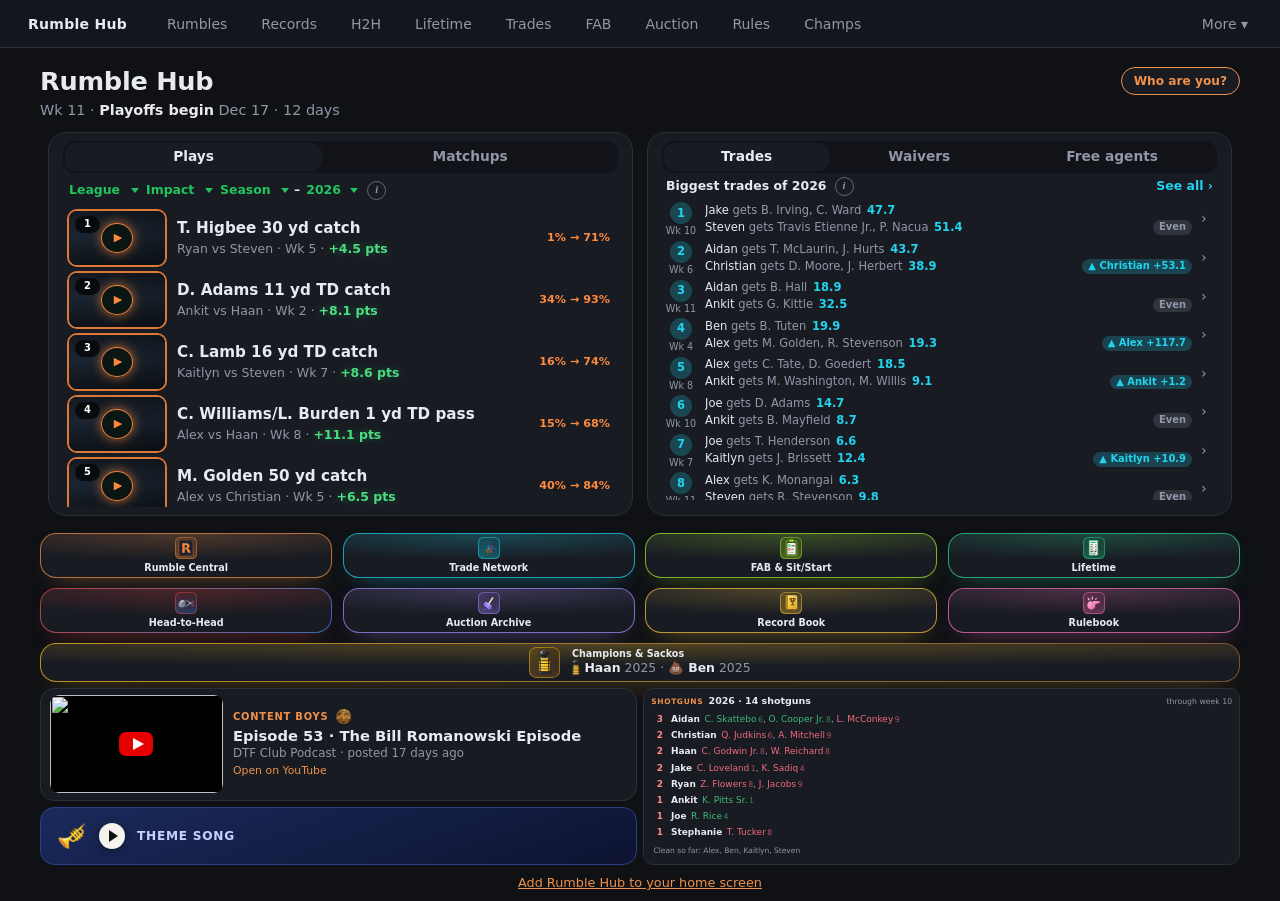
==== index.html @ 9c72daf5 "Plays heading: remove the gold Plays label Co-Authored-By: Claude Sonnet 5.5 <noreply@anthropic.com>" ====
<!doctype html>
<html lang="en"><head><meta charset="utf-8">
<meta name="viewport" content="width=device-width, initial-scale=1, viewport-fit=cover">
<title>Rumble Hub</title>
<link rel="stylesheet" href="/shell/tokens.css">
<style>
  /* Home fits one screen on a phone: header, the eight tool tiles (big), and a compact tabbed feed. Sizes follow the screen height. */
  /* sizes follow the space between the bars (screen minus status bar, notch and tab bar), so the installed app fits as well as a browser tab */
  .dtf-wrap { padding: 10px 16px 6px; --avail: calc(100dvh - var(--dtf-top-pad, 0px) - var(--dtf-nav-h, 56px)); }
  .top { display: flex; align-items: center; justify-content: space-between; gap: 12px; margin: 2px 0 2px; }
  h1.home { font-size: 1.35rem; margin: 0; letter-spacing: -.01em; }
  .me { flex: none; height: 28px; padding: 0 12px; border-radius: 14px; border: 1px solid var(--dtf-border); background: var(--dtf-panel); color: var(--dtf-dim); font-family: inherit; font-size: .76rem; font-weight: 600; cursor: pointer; -webkit-tap-highlight-color: transparent; }
  .me.set { color: var(--dtf-text); border-color: color-mix(in srgb, var(--dtf-accent) 55%, var(--dtf-border)); }
  .me.ask { color: var(--dtf-accent); border-color: var(--dtf-accent); }
  .next { margin: 0 0 8px; font-size: .78rem; color: var(--dtf-dim); white-space: nowrap; overflow: hidden; text-overflow: ellipsis; min-width: 0; }
  .next b { color: var(--dtf-text); font-weight: 600; }
  .next[hidden] { display: none; }

  /* four equal tiles per row, two rows; Champions & Sackos spans the full width */
  .grid { display: grid; grid-template-columns: repeat(4, minmax(0, 1fr)); gap: clamp(4px, calc(var(--avail) * .007), 10px); --plate: clamp(26px, calc(var(--avail) * .046), 62px); }
  /* each tool has its own colour (--c, optional --c2) from tools.json: tinted glow, gradient edge, dark logo plate */
  .dtf-wrap a.tile { color: var(--dtf-text); }
  .tile { --c2: var(--c); display: flex; flex-direction: column; align-items: center; text-align: center; gap: 2px; padding: clamp(4px, calc(var(--avail) * .0065), 12px) 3px clamp(3px, calc(var(--avail) * .005), 10px); border-radius: 16px; text-decoration: none;
    border: 1.5px solid transparent; -webkit-tap-highlight-color: transparent; transition: transform .12s ease, box-shadow .2s ease;
    background:
      radial-gradient(120% 85% at 50% 0%, color-mix(in srgb, var(--c) 24%, transparent), transparent 72%) padding-box,
      linear-gradient(var(--dtf-panel), var(--dtf-panel)) padding-box,
      linear-gradient(140deg, color-mix(in srgb, var(--c) 75%, transparent), color-mix(in srgb, var(--c2) 75%, transparent)) border-box;
    box-shadow: 0 10px 26px -16px color-mix(in srgb, var(--c) 70%, transparent); }
  .tile.wide { grid-column: 1 / -1; flex-direction: row; justify-content: center; gap: 12px; text-align: left; padding-top: 3px; padding-bottom: 3px; }
  .tile.wide .plate { --plate: clamp(26px, calc(var(--avail) * .036), 38px); flex: none; }
  .tile.wide b { margin-top: 0; } .tile.wide .t { display: block; font-size: .78rem; }
  .tr { height: 1.3em; width: auto; vertical-align: -.3em; }
  .tile.wide .t b { font-size: inherit; margin: 0; color: var(--dtf-text); }
  .tile.wide .wb { display: flex; flex-direction: column; min-width: 0; }
  /* IR eligibility status (from FAB's IR check) */
  .ir { display: inline-block; width: auto; max-width: 100%; margin: 0 0 5px; padding: 2px 9px; border: 1px solid var(--dtf-border); border-radius: 10px; background: var(--dtf-panel); color: var(--dtf-text); font: inherit; font-size: .72rem; text-align: left; cursor: pointer; -webkit-tap-highlight-color: transparent; }
  .ir[hidden] { display: none; } #ir:not([hidden]), #ir2:not([hidden]) { display: block; width: fit-content; }
  .ir .tx { display: block; max-width: 100%; overflow: hidden; text-overflow: ellipsis; white-space: nowrap; } .ir.open .tx { white-space: normal; }
  .ir.bad { border-color: #e5484d; background: color-mix(in srgb, #e5484d 14%, var(--dtf-panel)); } .ir.warn { border-color: #e0a23a; background: color-mix(in srgb, #e0a23a 12%, var(--dtf-panel)); }
  .ir b { font-weight: 700; } .ir .dim { color: var(--dtf-dim); }
  .tile:active { transform: scale(.97); }
  @media (hover: hover) { .tile:hover { transform: translateY(-2px); box-shadow: 0 16px 30px -14px color-mix(in srgb, var(--c) 80%, transparent); } }
  .tile:focus-visible { outline: 2px solid var(--c); outline-offset: 3px; }
  .plate { width: var(--plate); height: var(--plate); display: grid; place-items: center; border-radius: 24%;
    background: linear-gradient(150deg, color-mix(in srgb, var(--c) 32%, #0f1115), color-mix(in srgb, var(--c2) 12%, #0f1115));
    box-shadow: inset 0 0 0 1px color-mix(in srgb, var(--c) 45%, transparent), inset 0 -14px 24px -16px color-mix(in srgb, var(--c2) 60%, transparent); }
  .plate img { width: calc(var(--plate) * .78); height: calc(var(--plate) * .78); display: block; object-fit: contain; }
  .tile b { margin-top: 3px; font-size: .64rem; line-height: 1.12; white-space: nowrap; max-width: 100%; }
  .tile .t { display: none; font-size: .78rem; line-height: 1.25; color: var(--dtf-dim); }

  .feed { margin-bottom: clamp(5px, calc(var(--avail) * .011), 12px); background: var(--dtf-panel); border: 1px solid var(--dtf-border); border-radius: 18px; padding: 8px 10px 6px; }
  .feed[hidden] { display: none; }
  .tabs { display: flex; gap: 2px; padding: 2px; margin-bottom: 4px; background: color-mix(in srgb, var(--dtf-bg) 70%, transparent); border-radius: 12px; }
  .tabs button { flex: 1 1 auto; min-width: 0; height: 32px; padding: 0 8px; border: 0; border-radius: 10px; background: none; color: var(--dtf-dim); font-weight: 600; font-size: .74rem; line-height: 1; font-family: inherit; white-space: nowrap; cursor: pointer; -webkit-tap-highlight-color: transparent; }
  .tabs button[aria-selected="true"] { background: var(--dtf-panel); color: var(--dtf-text); box-shadow: inset 0 0 0 1px color-mix(in srgb, var(--ac) 55%, transparent); }
  .panel { display: none; --ac: var(--dtf-accent); }
  .panel.on { display: block; }
  .panel h2 { margin: 2px 4px 0; font-size: .86rem; font-weight: 700; text-transform: none; letter-spacing: 0; color: var(--dtf-text); }
  .panel .cap { display: block; margin: 0 4px 4px; font-size: .7rem; line-height: 1.25; color: var(--dtf-dim); }
  .row.mine { background: color-mix(in srgb, var(--ac) 10%, transparent); box-shadow: inset 3px 0 0 var(--ac); }
  .you { margin-left: 6px; padding: 1px 6px; border-radius: 8px; background: var(--ac); color: #0f1115; font-size: .62rem; font-weight: 800; vertical-align: 1px; }
  /* a trade: who is winning, then every player each side gets (the line shrinks to fit) */
  .row.trade { grid-template-columns: 30px minmax(0, 1fr) 12px; }
  .rkc { display: flex; flex-direction: column; align-items: center; gap: 2px; }
  .wkn { font-size: .6rem; font-style: normal; line-height: 1; color: var(--dtf-dim); white-space: nowrap; }
  .tline { display: flex; align-items: center; justify-content: space-between; gap: 8px; }   /* title left, winner tag right, on every trade */
  .tline b { min-width: 0; overflow: hidden; text-overflow: ellipsis; white-space: nowrap; }
  .win { flex: none; white-space: nowrap; padding: 1px 8px; border-radius: 9px; background: color-mix(in srgb, var(--ac) 22%, transparent); color: var(--ac); font-size: .7rem; font-weight: 700; }
  .win.even { background: color-mix(in srgb, var(--dtf-dim) 20%, transparent); color: var(--dtf-dim); }
  .trade .gets { display: block; white-space: nowrap; overflow: hidden; text-overflow: clip; font-size: .72rem; color: var(--dtf-dim); }
  .trade .gets i { font-style: normal; color: var(--dtf-text); }
  .trade .gets .tv { font-style: normal; font-weight: 700; color: var(--ac); margin-left: 2px; }
  .gl { display: flex; align-items: center; gap: 6px; } .gl .gets { flex: 1 1 auto; min-width: 0; } .gl .win { padding: 0 6px; font-size: .62rem; line-height: 1.5; } .gl .you { flex: none; }
  .trade .gets.wrap { white-space: normal; }
  .dtf-wrap a.row { color: var(--dtf-text); }
  .row { display: grid; grid-template-columns: 22px minmax(0, 1fr) 12px; align-items: center; gap: 9px; min-height: clamp(34px, calc(var(--avail) * .05), 40px); padding: 2px 4px; border-radius: 10px; text-decoration: none; color: var(--dtf-text); -webkit-tap-highlight-color: transparent; }
  .row:active, .row:hover { background: color-mix(in srgb, var(--ac) 12%, transparent); }
  .row .rk { width: 22px; height: 22px; display: grid; place-items: center; border-radius: 50%; background: color-mix(in srgb, var(--ac) 24%, transparent); color: var(--ac); font-size: .72rem; font-weight: 700; }
  .row b { display: block; font-size: .84rem; font-weight: 600; white-space: nowrap; overflow: hidden; text-overflow: ellipsis; }
  .row.mu b, .row.mu small { white-space: nowrap; text-overflow: clip; }
  .row.slack b { white-space: normal; display: -webkit-box; -webkit-line-clamp: 2; -webkit-box-orient: vertical; overflow: hidden; line-height: 1.2; }
  .row small .dt { color: var(--dtf-text); opacity: .8; font-weight: 600; font-variant-numeric: tabular-nums; margin-right: 6px; } .row small .dt::after { content: '\00b7'; margin-left: 6px; color: var(--dtf-dim); font-weight: 400; }
  .row small { display: block; font-size: .72rem; color: var(--dtf-dim); white-space: nowrap; overflow: hidden; text-overflow: ellipsis; }
  .row .go { color: var(--dtf-dim); font-size: .9rem; }
  /* Plays: the same look as the top plays in Rumble Central's replays: numbered dot, the play over its matchup, a lit green play button, and the win-probability move */
  .row.play { grid-template-columns: 22px minmax(0, 1fr) auto auto; gap: 8px; min-height: clamp(34px, calc(var(--avail) * .05), 40px); cursor: pointer; }
  .row.play .pp { flex: none; display: inline-flex; align-items: center; justify-content: center; width: 1.7em; height: 1.7em; padding-left: .12em; box-sizing: border-box; border-radius: 50%; font-size: .7rem; color: #2ecc71; background: color-mix(in srgb, #2ecc71 16%, transparent); border: 1px solid color-mix(in srgb, #2ecc71 70%, transparent); text-shadow: 0 0 6px #2ecc71; box-shadow: 0 0 8px 1px color-mix(in srgb, #2ecc71 55%, transparent); animation: pglow 2.4s ease-in-out infinite; }
  .row.play:hover .pp, .row.play.open .pp { background: color-mix(in srgb, #2ecc71 28%, transparent); box-shadow: 0 0 12px 3px color-mix(in srgb, #2ecc71 80%, transparent); }
  .row.play.pend { display: none; }
  .row.play small .gp { display: inline; font-size: inherit; white-space: nowrap; overflow: visible; text-overflow: clip; color: #4ade80; font-weight: 800; font-variant-numeric: tabular-nums; text-shadow: 0 0 10px rgba(74,222,128,.35); } .row.play small .gp.neg { color: #f87171; text-shadow: none; }
  .row.play.yt .pp { color: #ff8a3d; background: color-mix(in srgb, #ff8a3d 16%, transparent); border-color: color-mix(in srgb, #ff8a3d 70%, transparent); text-shadow: 0 0 6px #ff8a3d; box-shadow: 0 0 8px 1px color-mix(in srgb, #ff8a3d 55%, transparent); animation-name: pglowo; }
  .row.play.yt .pd { color: #ff8a3d; }
  @keyframes pglowo { 0%, 100% { box-shadow: 0 0 6px 0 color-mix(in srgb, #ff8a3d 45%, transparent); } 50% { box-shadow: 0 0 12px 3px color-mix(in srgb, #ff8a3d 75%, transparent); } }
  .row.play .pd { font-size: .7rem; font-weight: 800; font-variant-numeric: tabular-nums; white-space: nowrap; color: #2ecc71; }
  @keyframes pglow { 0%, 100% { box-shadow: 0 0 6px 0 color-mix(in srgb, #2ecc71 45%, transparent); } 50% { box-shadow: 0 0 12px 3px color-mix(in srgb, #2ecc71 75%, transparent); } }
  @media (prefers-reduced-motion: reduce) { .row.play .pp { animation: none; } }
  /* every feed list holds ten and scrolls inside its panel (fitLists sizes it to three rows, five on a wide screen) so Home still fits one screen */
  .flist { overflow-y: auto; overscroll-behavior: contain; scrollbar-width: thin; -webkit-overflow-scrolling: touch; } .flist.has-open { max-height: none !important; overflow: visible; }
  /* the Plays heading is a sentence of dropdowns: League | Impact  plays of  Season - 2026 (green = a dropdown) */
  .panel[data-id="plays"] h2 { display: flex; flex-wrap: nowrap; align-items: center; gap: 4px; min-width: 0; min-height: 26px; font-size: .86rem; }
  @media (max-width: 380px) { .panel[data-id="plays"] h2 { font-size: .78rem; } }
  .panel[data-id="plays"] h2 .hw { flex: none; color: var(--dtf-text); font-weight: 700; }
  .panel[data-id="plays"] h2 .hs { flex: none; -webkit-appearance: none; appearance: none; border: 0; background-color: transparent; background-image: url("data:image/svg+xml,%3Csvg xmlns='http://www.w3.org/2000/svg' width='8' height='5'%3E%3Cpath d='M0 0l4 5 4-5z' fill='%2322c55e'/%3E%3C/svg%3E"); background-repeat: no-repeat; background-position: right 1px center; padding: 2px 11px 2px 2px; margin: 0; color: var(--ac); font-family: inherit; font-weight: 700; font-size: inherit; line-height: 1.2; cursor: pointer; border-radius: 6px; color-scheme: dark; -webkit-tap-highlight-color: transparent; }
  .panel[data-id="plays"] h2 .hs:disabled { opacity: .5; cursor: default; background-image: none; padding-right: 2px; }
  .panel[data-id="plays"] h2 .hs:hover, .panel[data-id="plays"] h2 .hs:focus-visible { background-color: color-mix(in srgb, var(--ac) 16%, transparent); outline: 0; }
  .panel[data-id="plays"] h2 .tip { flex: none; margin-left: 4px; }
  .panel[data-id="plays"] .flist { min-height: calc(3 * clamp(34px, calc(var(--avail) * .05), 40px) + 8px); }
  /* two real switches: both choices are always visible and the current one is lit */
  /* the play overlay: one dark-green bar on top (play, the facts in the middle, links), then as much video as the screen allows */
  .pmopen { overflow: hidden; }
  #pmodal { position: fixed; inset: 0; z-index: 400; display: grid; place-items: center; padding: 10px; background: rgba(0,0,0,.86); }
  #pmodal .pcard { width: min(100%, calc((100dvh - 140px) * 16 / 9), 1500px); min-width: min(100%, 320px); background: #0b1410; border-radius: 14px; box-shadow: 0 20px 60px rgba(0,0,0,.7), 0 0 0 1px rgba(34,197,94,.35); overflow: hidden; }
  /* top strip: two rows. Row 1 the play, its win-probability move and the close button; row 2 the week, the fantasy score and result, and the links (wraps to a 3rd row on a narrow phone) */
  #pmodal .ptop { display: flex; flex-wrap: wrap; align-items: center; gap: 3px 12px; padding: 7px 10px 7px 14px; background: #0b1f12; border-bottom: 1px solid rgba(34,197,94,.3); color: #fff; }
  #pmodal .pt { flex: 1 1 0; min-width: 0; font-size: 1rem; font-weight: 700; white-space: nowrap; overflow: hidden; text-overflow: ellipsis; }
  #pmodal .ppts { flex: none; font-style: normal; font-weight: 800; font-size: 1.05rem; font-variant-numeric: tabular-nums; color: #4ade80; text-shadow: 0 0 12px rgba(74,222,128,.55); letter-spacing: .01em; } #pmodal .ppts.neg { color: #f87171; text-shadow: 0 0 12px rgba(248,113,113,.45); }
  #pmodal .ppd { flex: none; font-style: normal; font-weight: 800; font-size: .85rem; color: #4ade80; background: rgba(34,197,94,.14); padding: 3px 9px; border-radius: 10px; }
  #pmodal .pclose { flex: none; width: 30px; height: 30px; border-radius: 50%; border: 0; background: rgba(255,255,255,.1); color: #fff; font-size: 1.35rem; line-height: 1; cursor: pointer; } #pmodal .pclose:hover { background: rgba(255,255,255,.2); }
  #pmodal .pr2 { flex: 1 1 100%; display: flex; flex-wrap: wrap; align-items: center; justify-content: space-between; gap: 2px 16px; }
  #pmodal .pfant { display: flex; align-items: center; gap: 8px; font-size: .86rem; color: #cfe9d8; } #pmodal .pfant b, #pmodal .pfant b span { color: #86efac; font-weight: 700; } #pmodal .pfant span { color: #fff; font-weight: 700; }
  #pmodal .pres { font-style: normal; font-weight: 800; font-size: .66rem; letter-spacing: .06em; text-transform: uppercase; padding: 1px 7px; border-radius: 7px; } #pmodal .pres.win { color: #4ade80; background: rgba(34,197,94,.16); } #pmodal .pres.loss { color: #f87171; background: rgba(224,69,79,.16); } #pmodal .pres.tie { color: #cbd5e1; background: rgba(148,163,184,.18); }
  #pmodal .sh { display: none; }
  #pmodal .pacts { display: flex; gap: 2px 16px; flex-wrap: wrap; } #pmodal .pacts a { color: #86efac; font-size: .78rem; font-weight: 700; text-decoration: none; white-space: nowrap; } #pmodal .pacts a:hover { text-decoration: underline; }
  #pmodal .pnfl { display: flex; flex-wrap: wrap; justify-content: center; gap: 2px 28px; padding: 7px 12px 8px; background: #0b1f12; border-top: 1px solid rgba(34,197,94,.3); }
  #pmodal .pnfl .pf { display: flex; flex-direction: column; align-items: center; font-size: .9rem; font-weight: 700; color: #fff; white-space: nowrap; line-height: 1.15; } #pmodal .pnfl .pf i { font-style: normal; font-weight: 600; font-size: .56rem; letter-spacing: .09em; text-transform: uppercase; color: #86efac; }
  #pmodal .pw { position: relative; aspect-ratio: 16 / 9; background: #000; } #pmodal iframe { position: absolute; inset: 0; width: 100%; height: 100%; border: 0; }
  #pmodal .ppd2 { display: none; }
  #pmodal .pft { display: none; } #pmodal .pdft { font-weight: 800; color: #4ade80; font-variant-numeric: tabular-nums; }
  /* short, wide screens (a phone held sideways): the card spans the whole screen, the bars are one slim row each and the video takes every pixel of height that is left */
  @media (max-height: 560px) {
    #pmodal { padding: 4px; }
    #pmodal .pcard { width: 100%; max-width: none; min-width: 0; height: calc(100dvh - 8px); display: flex; flex-direction: column; border-radius: 10px; }
    #pmodal .ptop { flex-wrap: nowrap; padding: 5px 8px 5px 12px; gap: 10px; }
    #pmodal .pt { flex: 1 1 90px; font-size: .92rem; }
    #pmodal .pr2 { flex: 0 1 auto; flex-wrap: nowrap; gap: 14px; order: 2; } #pmodal .ptop .ppd { order: 3; } #pmodal .ptop .pclose { order: 4; width: 28px; height: 28px; }
    #pmodal .pfant, #pmodal .pacts { white-space: nowrap; flex-wrap: nowrap; }
    #pmodal .pw { aspect-ratio: auto; flex: 1 1 0; min-height: 0; display: flex; justify-content: center; }
    #pmodal .pw iframe { position: static; inset: auto; width: auto; max-width: 100%; height: 100%; aspect-ratio: 16 / 9; flex: none; }
    #pmodal .pnfl { flex: none; padding: 4px 10px 5px; gap: 2px 30px; } #pmodal .pnfl .pf { flex-direction: row; gap: 7px; align-items: baseline; font-size: .86rem; } #pmodal .pnfl .pf i { font-size: .56rem; }
    #pmodal .pr2 .pacts { display: flex; } #pmodal .pft { display: none; }
  }

  @media (max-width: 700px) { #pmodal .pnfl { gap: 2px 14px; padding: 6px 8px 7px; } #pmodal .pr2 .pacts { display: none; } #pmodal .ptop > .ppd { display: none; } #pmodal .ppd2 { display: inline-block; margin-left: auto; flex: none; font-size: .78rem; padding: 2px 8px; } #pmodal .pr2 { flex-wrap: nowrap; gap: 8px; } #pmodal .pfant { min-width: 0; flex: 0 1 auto; gap: 5px; font-size: .8rem; } #pmodal .pfant .lg { display: none; } #pmodal .pfant .sh { display: inline; } #pmodal .pfant .pres { font-size: .58rem; padding: 1px 5px; } #pmodal .pfant span { min-width: 0; overflow: hidden; text-overflow: ellipsis; white-space: nowrap; } #pmodal .pft { gap: 14px; align-items: center; } #pmodal .pft a, #pmodal .pdft { font-size: .78rem; } #pmodal .ppts { font-size: .95rem; } #pmodal .pfant { gap: 6px; font-size: .84rem; min-width: 0; white-space: nowrap; } #pmodal .pft { display: flex; flex: 1 1 100%; justify-content: center; gap: 24px; margin-top: 3px; } #pmodal .pft a { font-size: .8rem; } }
  .none { margin: 8px 4px; color: var(--dtf-dim); font-size: .8rem; }
  .meta { margin: 2px 4px 0; font-size: .68rem; color: var(--dtf-dim); text-align: right; }
  .meta .old { color: #e0a23a; }
  .foot { margin: 8px 0 2px; text-align: center; font-size: .8rem; }
  .foot[hidden] { display: none; }

  @media (min-width: 900px) {
    .dtf-wrap { max-width: 1200px; padding-top: 14px; }
    h1.home { font-size: 1.6rem; } .next { font-size: .9rem; }
    .grid { gap: clamp(6px, calc(var(--avail) * .012), 14px); --plate: clamp(34px, calc(var(--avail) * .044), 76px); }
    .tile { padding: clamp(6px, calc(var(--avail) * .008), 16px) 10px clamp(6px, calc(var(--avail) * .006), 15px); gap: 3px; } .tile b { font-size: 1rem; margin-top: clamp(2px, calc(var(--avail) * .006), 8px); } .tile .t { display: block; }
  }
  /* wide screens: two cards, each with its own tabs and one list showing at a time (plays / matchups / Slack, and trades / waivers / free agents).
     The phone keeps its single tabbed card. Every list has the same fixed height so the cards never change size when you switch tabs. */
  .panel .tip, .panel .seeall { display: none; }
  .row.play .th { display: none; }
  @media (min-width: 900px) {
    .feed.two { background: none; border: 0; padding: 0; border-radius: 0; margin-bottom: 8px; }
    .fcols { display: grid; grid-template-columns: repeat(2, minmax(0, 1fr)); gap: 14px; }
    .fcol { min-width: 0; background: var(--dtf-panel); border: 1px solid var(--dtf-border); border-radius: 18px; padding: 8px 14px 8px; }
    .fcol .tabs { margin-bottom: 6px; } .fcol .tabs button { height: 34px; font-size: .86rem; }
    .panel h2 { display: flex; align-items: center; gap: 8px; font-size: .98rem; margin: 4px 4px 4px; }
    .panel .cap { display: none; }
    .panel .tip { display: inline-grid; place-items: center; position: relative; flex: none; width: 17px; height: 17px; padding: 0; border-radius: 50%; border: 1px solid color-mix(in srgb, var(--dtf-dim) 60%, transparent); background: none; color: var(--dtf-dim); font: italic 700 .66rem/1 Georgia, serif; text-transform: none; letter-spacing: 0; cursor: help; }
    .tip:hover, .tip:focus-visible { color: var(--dtf-text); border-color: var(--ac); outline: 0; }
    .tip:hover::after, .tip:focus-visible::after { content: attr(data-tip); position: absolute; left: -4px; top: 24px; width: 250px; z-index: 30; padding: 8px 10px; border-radius: 10px; background: #0d1117; border: 1px solid var(--dtf-border); box-shadow: 0 10px 28px rgba(0,0,0,.55); color: var(--dtf-text); font-family: inherit; font-weight: 500; font-size: .76rem; line-height: 1.35; font-style: normal; text-align: left; white-space: normal; letter-spacing: 0; text-transform: none; }
    .panel .seeall { display: inline; margin-left: auto; font-size: .78rem; font-weight: 700; color: var(--ac); text-decoration: none; white-space: nowrap; text-transform: none; letter-spacing: 0; } .panel .seeall:hover { text-decoration: underline; } .ptog + .seeall { margin-left: 12px; }
    .flist { height: 300px; }
    /* Plays on a wide screen: a video frame with the one play button on it; the right side keeps just the win-probability move */
    .row.play { position: relative; grid-template-columns: 96px minmax(0, 1fr) auto; gap: 12px; min-height: 62px; padding: 4px 8px 4px 6px; }
    .row.play .pp { display: none; }
    .row.play .th { display: block; position: relative; width: 96px; height: 54px; border-radius: 8px; overflow: hidden; background: linear-gradient(160deg, #1f2a38, #11171f); box-shadow: 0 0 0 1px rgba(255,255,255,.08); }
    .row.play .th img { position: absolute; inset: 0; width: 100%; height: 100%; object-fit: cover; transition: filter .15s; } .row.play .th img:not([src]) { display: none; }
    .row.play .th::before { content: ""; position: absolute; inset: 0; z-index: 1; background: linear-gradient(180deg, rgba(0,0,0,.4), transparent 45%, rgba(0,0,0,.35)); pointer-events: none; }
    .row.play .rk { position: absolute; left: 12px; top: 9px; z-index: 3; width: auto; min-width: 17px; height: 17px; padding: 0 4px; margin: 0; border-radius: 9px; background: rgba(0,0,0,.68); color: #fff; font-size: .62rem; font-weight: 800; }
    .row.play .tpl { position: absolute; z-index: 2; left: 50%; top: 50%; transform: translate(-50%, -50%); width: 28px; height: 28px; display: grid; place-items: center; padding-left: 2px; border-radius: 50%; background: rgba(6,20,12,.72); border: 1.5px solid rgba(46,204,113,.9); color: #2ecc71; font-size: .7rem; box-shadow: 0 0 12px rgba(46,204,113,.7); transition: transform .15s, background .15s; }
    .row.play.yt .th { box-shadow: 0 0 0 2px rgba(255,138,61,.85); } .row.play.yt .tpl { border-color: rgba(255,138,61,.95); color: #ff8a3d; box-shadow: 0 0 12px rgba(255,138,61,.7); }
    .row.play:hover .th img { filter: brightness(1.25); } .row.play:hover .tpl { transform: translate(-50%, -50%) scale(1.2); background: #2ecc71; color: #06210f; } .row.play.yt:hover .tpl { background: #ff8a3d; }
    .row.play .pd { grid-column: 3; grid-row: 1; }

    .row b { font-size: .95rem; } .row small { font-size: .78rem; }
  }
  /* below the tiles: the latest podcast episode (a small embedded player) and this season's Shotguns, both kept short so Home fits one screen */
  .lower { display: grid; gap: clamp(4px, calc(var(--avail) * .008), 10px); margin-top: clamp(4px, calc(var(--avail) * .008), 10px); }
  .card { background: var(--dtf-panel); border: 1px solid var(--dtf-border); border-radius: 14px; padding: 6px 9px 7px; min-width: 0; }
  .card[hidden] { display: none; }
  .card .k { font-size: .62rem; font-weight: 800; letter-spacing: .08em; text-transform: uppercase; color: var(--dtf-accent); }
  .card .k .cbc { width: 1.55em; height: 1.55em; vertical-align: -.42em; margin-left: 3px; object-fit: contain; }
  .pod { display: flex; gap: 10px; align-items: stretch; }
  .pv { flex: 0 0 var(--pw, 42%); max-width: 260px; position: relative; aspect-ratio: 16 / 9; border-radius: 9px; overflow: hidden; background: #000; align-self: center; }
  /* phones: the song is a small tile (about a quarter of the row) beside the episode; tapping it opens the Suno player */
  .lower { grid-template-columns: minmax(0, 1fr) 25%; }
  .lower .pod { grid-column: 1; grid-row: 1; } .lower .suno { grid-column: 2; grid-row: 1; } .lower .sg { grid-column: 1 / -1; grid-row: 2; }
  .card.suno { padding: 0; overflow: hidden; background: linear-gradient(160deg, #1b2a5c, #0d1330); border-color: #2c3f86; }
  .suno .sb { all: unset; box-sizing: border-box; width: 100%; height: 100%; min-height: 64px; display: flex; flex-direction: column; align-items: center; justify-content: center; gap: 3px; cursor: pointer; -webkit-tap-highlight-color: transparent; position: relative; }
  .suno .se { font-size: 1.5rem; line-height: 1; }
  .suno .sp { width: 26px; height: 26px; border-radius: 50%; background: #f5f3ee; position: relative; box-shadow: 0 2px 8px rgba(0,0,0,.4); }
  .suno .sp::after { content: ""; position: absolute; left: 10px; top: 7px; border-left: 9px solid #111; border-top: 6px solid transparent; border-bottom: 6px solid transparent; }
  .suno .sb small { color: #c7d1ff; font-size: .62rem; font-weight: 700; letter-spacing: .06em; text-transform: uppercase; }
  .suno .sb:focus-visible { outline: 2px solid var(--dtf-accent); outline-offset: -3px; border-radius: 14px; }
  .sheet { position: fixed; inset: 0; z-index: 60; background: rgba(0,0,0,.6); display: flex; align-items: center; justify-content: center; padding: 16px; }
  .sheet[hidden] { display: none; }
  .sheet .sh { position: relative; width: min(100%, 520px); background: var(--dtf-panel); border: 1px solid var(--dtf-border); border-radius: 14px; padding: 34px 10px 10px; }
  .clips { display: flex; gap: 8px; margin-bottom: 10px; }
  .clips button { flex: 1; border: 1px solid var(--dtf-border); background: color-mix(in srgb, var(--dtf-accent) 14%, transparent); color: var(--dtf-text, #fff); border-radius: 9px; padding: 9px 6px; font: inherit; font-size: .84rem; font-weight: 700; cursor: pointer; -webkit-tap-highlight-color: transparent; }
  .clips button:disabled { opacity: .45; cursor: default; } .clips button.on { background: var(--dtf-accent); color: #111; border-color: var(--dtf-accent); }
  .sheet iframe { display: block; width: 100%; height: 150px; border: 0; border-radius: 9px; background: #000; }
  .sheet .sx { position: absolute; top: 4px; right: 8px; background: none; border: 0; color: var(--dtf-dim); font-size: 1.6rem; line-height: 1; cursor: pointer; padding: 2px 8px; }
  .sheet a { display: block; margin-top: 8px; text-align: center; color: var(--dtf-accent); font-size: .74rem; text-decoration: none; }
  .pv iframe { position: absolute; inset: 0; width: 100%; height: 100%; border: 0; }
  .pv .pp { position: absolute; inset: 0; display: block; -webkit-tap-highlight-color: transparent; }
  .pv .pp img { width: 100%; height: 100%; object-fit: cover; display: block; }
  .pv .pl { position: absolute; left: 50%; top: 50%; width: 34px; height: 24px; margin: -12px 0 0 -17px; border-radius: 7px; background: rgba(255,0,0,.9); box-shadow: 0 2px 8px rgba(0,0,0,.45); }
  .pv .pl::after { content: ""; position: absolute; left: 14px; top: 6px; border-left: 11px solid #fff; border-top: 6px solid transparent; border-bottom: 6px solid transparent; }
  .pb { flex: 1 1 auto; min-width: 0; display: flex; flex-direction: column; justify-content: center; gap: 2px; }
  .pb b { font-size: .8rem; line-height: 1.2; display: -webkit-box; -webkit-line-clamp: 3; -webkit-box-orient: vertical; overflow: hidden; }
  .pb small { color: var(--dtf-dim); font-size: .66rem; line-height: 1.25; }
  .pb a { color: var(--dtf-accent); font-size: .68rem; text-decoration: none; }
  .sgh { display: flex; align-items: baseline; gap: 7px; margin-bottom: 3px; }
  .sgh a.k { text-decoration: none; }
  .sgh b { font-size: .78rem; } .sgh small { margin-left: auto; color: var(--dtf-dim); font-size: .64rem; white-space: nowrap; }
  .sgrow { display: grid; grid-template-columns: 17px max-content minmax(0, 1fr); gap: 6px; align-items: baseline; padding: 1px 3px; border-radius: 7px; line-height: 1.3; }
  .sgrow .n { font-weight: 800; font-size: .68rem; text-align: center; color: #ff8a8e; font-variant-numeric: tabular-nums; }
  .sgrow.mine { background: color-mix(in srgb, var(--dtf-accent) 12%, transparent); box-shadow: inset 2px 0 0 var(--dtf-accent); }
  .sgrow .who { font-weight: 700; font-size: .68rem; white-space: nowrap; }
  .sgrow .you { margin-left: 4px; padding: 0 4px; font-size: .52rem; background: var(--dtf-accent); }
  .sgp { font-size: .64rem; color: var(--dtf-dim); white-space: nowrap; overflow: hidden; text-overflow: ellipsis; min-width: 0; }
  .sgp i { font-style: normal; font-size: .86em; opacity: .7; margin-left: 2px; }
  .sgp span { color: var(--bad, #f06a80); }   /* a punishment still owed */
  .sgp .done { color: var(--good, #3fb97a); }   /* served */
  .sgclean { margin: 3px 3px 0; font-size: .62rem; color: var(--dtf-dim); }
  /* spare room on a tall screen is used: fitHome() tries the roomiest layout first and steps down to the first one that fits */
  .loose1 .grid { --plate: clamp(32px, calc(var(--avail) * .056), 70px); gap: clamp(6px, calc(var(--avail) * .01), 12px); } .loose1 .tile b { font-size: .7rem; margin-top: 4px; }
  .loose1 .tile { padding-top: clamp(6px, calc(var(--avail) * .009), 14px); padding-bottom: clamp(5px, calc(var(--avail) * .008), 12px); } .loose1 .lower { gap: clamp(6px, calc(var(--avail) * .012), 14px); margin-top: clamp(6px, calc(var(--avail) * .012), 14px); }
  .loose2 .grid { --plate: clamp(36px, calc(var(--avail) * .064), 80px); } .loose2 .tile b { font-size: .76rem; } .loose2 .card { padding: 9px 11px 10px; } .loose2 .sgrow { padding: 2px 3px; }
  /* when the page is still taller than the screen, fitHome() tightens it in steps */
  .tight1 .tile:not(.wide) .t { display: none; }
  .tight1 .panel .cap { display: none; } .tight1 .tabs { margin-bottom: 2px; } .tight1 .tabs button { height: 28px; } .tight1 .row { min-height: 30px; }
  .tight1 .feed { padding: 5px 8px 3px; } .tight1 .top { margin: 0; } .tight1 .next { margin-bottom: 5px; } .tight1 .ir { margin-bottom: 3px; }
  .tight2 .grid { --plate: 26px; } .tight2 .tile { padding-top: 3px; padding-bottom: 3px; } .tight2 .tile b { font-size: .62rem; margin-top: 2px; }
  .tight3 .grid { --plate: 22px; } .tight3 .tile b { font-size: .6rem; margin-top: 1px; } .tight3 .row { min-height: 27px; } .tight3 .panel h2 { font-size: .78rem; } .tight3 .meta { display: none; }
  @media (min-width: 900px) {
    .lower { grid-template-columns: minmax(0, 1fr) minmax(0, 1fr); align-items: start; }
    .lower .pod { grid-column: 1; grid-row: 1; } .lower .suno { grid-column: 1; grid-row: 2; } .lower .sg { grid-column: 2; grid-row: 1 / span 2; }   /* wide: the song sits under the episode; Shotguns stays on the right */
    .suno .sb { flex-direction: row; justify-content: flex-start; gap: 12px; padding: 0 16px; min-height: 56px; } .suno .sb small { font-size: .76rem; }
    .pb b { font-size: .92rem; } .pb small { font-size: .74rem; } .sgrow .who, .sgp, .sgrow .n { font-size: .74rem; }
    /* the Shotguns card is as tall as the episode and the song together, its rows spread to fill it */
    .lower .sg { align-self: stretch; display: flex; flex-direction: column; } #sg-l { flex: 1; display: flex; flex-direction: column; justify-content: space-evenly; }
  }
  .skel { height: 96px; border-radius: 20px; background: var(--dtf-panel); border: 1px solid var(--dtf-border); opacity: .6; }
</style>
</head><body class="dtf-page"><div class="dtf-wrap">
<div class="top"><h1 class="home">Rumble Hub</h1><button class="me ask" id="me" type="button" aria-label="Who are you?">Who are you?</button></div>
<div class="next" id="next" hidden></div>
<button class="ir" id="ir" type="button" hidden></button>
  <button class="ir warn" id="ir2" type="button" hidden></button>
<section class="feed" id="feed" aria-label="This season at a glance" hidden>
  <div class="tabs" id="tabs" role="tablist"></div>
  <div class="panels" id="panels"></div>
  <div class="meta" id="meta"></div>
</section>
<div class="grid" id="grid" aria-live="polite">
  <div class="skel"></div><div class="skel"></div><div class="skel"></div><div class="skel"></div>
  <div class="skel"></div><div class="skel"></div><div class="skel"></div><div class="skel"></div>
</div>
<div class="lower" id="lower">
  <section class="card pod" id="pod" hidden aria-label="Latest podcast episode">
    <div class="pv" id="pod-v"><a id="pod-p" class="pp" href="#" target="_blank" rel="noopener" aria-label="Play the latest episode"><img id="pod-i" alt="" decoding="async"><span class="pl" aria-hidden="true"></span></a></div>
    <div class="pb"><span class="k">Content Boys <img class="cbc" src="/shell/icons/cbc-coin.webp" alt="Content Boy Coin" width="16" height="16" decoding="async"></span><b id="pod-t"></b><small id="pod-m"></small><a id="pod-a" target="_blank" rel="noopener">Open on YouTube</a></div>
  </section>
  <section class="card suno" id="suno" aria-label="Theme song on Suno">
    <button type="button" id="suno-b" class="sb" aria-label="Play the theme song"><span class="se" aria-hidden="true">&#127930;</span><span class="sp" aria-hidden="true"></span><small>Theme Song</small></button>
  </section>
  <section class="card sg" id="sg" hidden aria-label="Shotguns this season">
    <div class="sgh"><a class="k" id="sg-a" href="/FAB-Management/shotguns.html" title="Every Shotgun, by manager and week">Shotguns</a><b id="sg-t"></b><small id="sg-m"></small></div>
    <div id="sg-l"></div>
  </section>
</div>
<div class="sheet" id="suno-sheet" hidden role="dialog" aria-label="Theme song player">
  <div class="sh"><button type="button" class="sx" id="suno-x" aria-label="Close">&times;</button><div class="clips"><button type="button" id="clip-in" data-k="in">&#9654; Intro</button><button type="button" id="clip-out" data-k="out">&#9654; Outro</button><button type="button" id="clip-stop" disabled>&#9632; Stop</button></div><iframe id="suno-f" title="Theme song on Suno" allow="autoplay; encrypted-media" referrerpolicy="strict-origin-when-cross-origin"></iframe><a href="https://suno.com/song/675fe4d6-4948-4e43-be08-24a6f1e8db05" target="_blank" rel="noopener">Open on Suno</a></div>
</div>
<p class="foot" id="foot"><a href="/install/">Add Rumble Hub to your home screen</a></p>
<script>
(function () {
  var $ = function (id) { return document.getElementById(id); };
  if ((window.matchMedia && matchMedia('(display-mode: standalone)').matches) || navigator.standalone) $('foot').hidden = true;   // already installed
  function esc(s) { return String(s == null ? '' : s).replace(/[&<>"]/g, function (c) { return { '&': '&amp;', '<': '&lt;', '>': '&gt;', '"': '&quot;' }[c]; }); }
  function get(url) { return fetch(url, { cache: 'no-cache' }).then(function (r) { if (!r.ok) throw 0; return r.json(); }); }
  function ls(k, v) { try { if (v === undefined) return localStorage.getItem(k); localStorage.setItem(k, v); } catch (e) {} return null; }
  function ago(iso) {
    var m = Math.max(0, (Date.now() - Date.parse(iso)) / 60000);
    return m < 90 ? Math.round(m) + ' min ago' : m < 2880 ? Math.round(m / 60) + ' h ago' : Math.round(m / 1440) + ' days ago';
  }
  // who you are (set by the picker in the nav shell, shared with every tool): {id, name} under dtf.me
  function meName() { try { var v = JSON.parse(ls('dtf.me') || 'null'); return v && v.name || null; } catch (e) { return ls('dtf.me'); } }

  // ---- tool tiles (from the registry)
  // the order on Home (the registry order drives the nav menus, so this is kept here): four tiles on top, four below, then the wide ones
  var HOME_ORDER = ['rumbles', 'trades', 'fab', 'lifetime', 'h2h', 'auction', 'recordbook', 'rulebook'];
  function homeOrder(list) {
    var rank = function (t) { var i = HOME_ORDER.indexOf(t.id); return i < 0 ? HOME_ORDER.length : i; };
    return list.map(function (t, i) { return [t, i]; }).sort(function (a, b) { return rank(a[0]) - rank(b[0]) || a[1] - b[1]; }).map(function (x) { return x[0]; });
  }
  function tile(t) {
    var st = '--c:' + esc(t.color || '#f0914a') + (t.color2 ? ';--c2:' + esc(t.color2) : '');
    var plate = '<span class="plate">' + (t.logo ? '<img src="' + esc(t.logo) + '" alt="" decoding="async">' : '') + '</span>';
    if (t.wide) return '<a class="tile wide" id="tile-' + esc(t.id) + '" href="' + esc(t.path) + '" style="' + st + '">' + plate + '<span class="wb"><b>' + esc(t.name) + '</b><span class="t">' + esc(t.tagline || '') + '</span></span></a>';
    return '<a class="tile" href="' + esc(t.path) + '" style="' + st + '">' + plate +
      '<b>' + esc(t.name) + '</b><span class="t">' + esc(t.tagline || t.description || '') + '</span></a>';
  }
  // a gated tile only exists while its feature is awake: Playoff Hunt shows once Rumble Central says the playoff race is on (playoff_hunt.json, written by its weekly update)
  function gates() {
    return get('/SleeperLiveRumbles/playoff_hunt.json').then(function (g) { return { playoffhunt: !!(g && g.active) }; }, function () { return { playoffhunt: false }; });
  }
  Promise.all([get('/tools.json'), gates()]).then(function (a) { var j = a[0], on = a[1]; $('grid').innerHTML = homeOrder(j.tools || []).concat((j.pages || []).filter(function (p) { return !p.gate || on[p.gate]; })).map(tile).join(''); champLine(); }).catch(function () {
    try { var c = sessionStorage.getItem('dtf.registry'); if (c) { $('grid').innerHTML = homeOrder(JSON.parse(c).tools || []).map(tile).join(''); return; } } catch (e) {}
    $('grid').innerHTML = '<p>Couldn’t load the tool list. Check your connection and refresh.</p>';
  });

  // the champions tile shows the reigning champion and sacko
  function champLine() {
    var el = document.querySelector('#tile-champions .t'); if (!el) return;
    get('/champions/data.json').then(function (d) {
      var ss = (d.seasons || []).slice().sort(function (a, b) { return b.season - a.season; }), c = ss.filter(function (x) { return x.champion; })[0], k = ss.filter(function (x) { return x.sacko; })[0];
      if (c) el.innerHTML = '<img class="tr" src="/shell/icons/trophy.png" alt="" decoding="async"> <b>' + esc(c.champion.m) + '</b> ' + c.season + (k ? ' · 💩 <b>' + esc(k.sacko.m) + '</b> ' + k.season : '');
    }).catch(function () {});
  }

  // ---- IR eligibility check (computed from FAB-Management's ir_check.py by the hourly feed job)
  function paintIR(ir, gen) {
    var b = $('ir'), b2 = $('ir2'); b.hidden = true; b2.hidden = true;
    if (!ir || !ir.week) return;
    // The IR week turns over on Tuesday 05:00 UTC. A check made before the latest turnover describes last week, so say nothing until the next one lands.
    var now = new Date(), cut = new Date(Date.UTC(now.getUTCFullYear(), now.getUTCMonth(), now.getUTCDate(), 5)); cut.setUTCDate(cut.getUTCDate() - ((cut.getUTCDay() + 5) % 7));
    if (cut > now) cut.setUTCDate(cut.getUTCDate() - 7);
    if (gen && new Date(gen) < cut) return;
    var v = ir.violations || [], k = ir.blocked || [], who = function (r) { return '<b>' + esc(r.player) + '</b> (' + esc(r.m) + ')'; };
    function show(el, cls, html, title) { el.className = 'ir ' + cls; el.title = title; el.innerHTML = '<span class="tx">' + html + '</span>'; el.hidden = false; }
    // two separate lines: a rule being broken right now, and a heads-up about a player who cannot go on IR yet
    if (v.length) show(b, 'bad', '⛔ ' + v.map(who).join(', ') + ' on IR but shouldn’t be', 'IR violation · Week ' + ir.week);
    if (k.length) show(v.length ? b2 : b, 'warn', '🟡 ' + k.map(who).join(', ') + ' not IR eligible until next week', 'IR warning · Week ' + ir.week);
    if (!v.length && !k.length) show(b, '', '✅ <b>IR check · Wk ' + ir.week + '</b> <span class="dim">· all clear</span>', 'IR check · Week ' + ir.week);
  }
  $('ir2').addEventListener('click', function () { this.classList.toggle('open'); });
  $('ir').addEventListener('click', function () { this.classList.toggle('open'); });

  // ---- the line under the title: you, your standing, and the next key date (from the Sleeper league settings)
  var LEAGUE = null, STANDINGS = [];
  function paintNext() {
    var me = meName(), bits = [], today = new Date(); today.setHours(0, 0, 0, 0);
    if (me) {
      var st = STANDINGS.filter(function (r) { return r.m === me; })[0];
      bits.push('<b>' + esc(me) + '</b>' + (st ? ' · #' + st.rank + ' · ' + st.rumbles + ' Rumbles' : ''));
    } else if (LEAGUE && LEAGUE.week && LEAGUE.status === 'in_season') bits.push('Wk ' + LEAGUE.week);
    var next = LEAGUE && (LEAGUE.keyDates || []).map(function (d) { var t = new Date(d.date + 'T12:00:00'); return { d: d, t: t, days: Math.round((t - today) / 864e5) }; })
      .filter(function (x) { return x.days >= 0; }).sort(function (a, b) { return a.days - b.days; })[0];
    if (next) bits.push('<b>' + esc(next.d.label) + '</b> ' + next.t.toLocaleDateString(undefined, { month: 'short', day: 'numeric' }) + ' · ' + (next.days === 0 ? 'today' : next.days === 1 ? 'tomorrow' : next.days + ' days'));
    $('next').innerHTML = bits.join(' · '); $('next').hidden = !bits.length;
  }
  function paintMe() {
    var me = meName(), b = $('me');
    b.textContent = me || 'Who are you?'; b.className = 'me ' + (me ? 'set' : 'ask');
    paintNext(); markMine(); if (SG) paintShotguns(SG);
  }
  $('me').addEventListener('click', function () { if (window.DTF && DTF.pickMe) DTF.pickMe(); });
  window.addEventListener('dtf:me', paintMe);
  get('/league.json').then(function (l) { LEAGUE = l; paintNext(); }).catch(function () {});

  // ---- the feed: a labelled top 3 per tab (phone) / five columns (desktop)
  var META = {
    matchups: { tab: 'Matchups', title: function (y) { return 'Best matchups of ' + y; }, cap: 'Ranked by drama: tight finish, lead changes, H2H bonus', ac: '#f0914a' },
    trades: { tab: 'Trades', title: function (y) { return 'Biggest trades of ' + y; }, cap: 'By value moved · ▲ tag = winner on net lineup value', ac: '#22d3ee' },
    waivers: { tab: 'Waivers', title: function (y) { return 'Best waiver claims of ' + y; }, cap: 'Ranked by points above replacement (PAR) · $ = FAB bid', ac: '#a3e635' },
    'free-agents': { tab: 'Free agents', title: function (y) { return 'Best free-agent pickups of ' + y; }, cap: 'Ranked by points above replacement (PAR).', ac: '#a3e635' },
    plays: { tab: 'Plays', title: function (y) { return 'Top plays of ' + y; }, cap: 'Biggest head-to-head win-probability swings · scroll for more, tap to watch', ac: '#22c55e' },
    slack: { tab: 'Slack', title: function () { return 'Hot in Slack this week'; }, cap: 'The busiest conversations of the past 7 days.', ac: '#e8eaf0' }
  };
  function rowHtml(it, id) {
    if (id === 'plays') return '<a class="row play pend" data-m="' + esc((it.managers || []).join('|')) + '" data-yt="' + esc(it.clip.id) + '" data-s="' + Math.floor(it.clip.s) + '" data-e="' + Math.ceil(it.clip.e) + '" data-info="' + esc(JSON.stringify({ et: it.et || '', sit: it.sit || null, fant: it.fant || null, pts: it.pts != null ? it.pts : null, replay: it.replay || '' })) + '" data-yt2="' + esc(it.alt ? it.alt.id : '') + '" data-s2="' + (it.alt ? Math.floor(it.alt.s) : '') + '" data-e2="' + (it.alt ? Math.ceil(it.alt.e) : '') + '" href="' + esc(it.href) + '" target="_blank" rel="noopener"><span class="rk">' + it.rank + '</span><span class="th" aria-hidden="true"><img alt="" decoding="async" referrerpolicy="no-referrer"><span class="tpl">\u25b6</span></span><span><b>' + esc(it.title) + '</b><small>' + esc(it.sub).replace(/ \u00b7 ([+\u2212-][\d.]+ pts)$/, function (m0, g) { return ' \u00b7 <b class="gp' + (g.charAt(0) === '+' ? '' : ' neg') + '">' + g + '</b>'; }) + '</small></span><span class="pp" aria-hidden="true" title="Watch the play">\u25b6</span>' + (it.from != null ? '<span class="pd" title="Win probability before and after the play">' + it.from + '% \u2192 ' + it.to + '%</span>' : '') + '</a>';
    var ext = /^https?:/.test(it.href), mgrs = (it.managers || []).join('|');
    var open = '<a class="row' + (id === 'trades' ? ' trade' : id === 'slack' ? ' slack' : id === 'matchups' ? ' mu' : '') + '" data-m="' + esc(mgrs) + '" href="' + esc(it.href) + '"' + (ext ? ' target="_blank" rel="noopener"' : '') + '>' + (id === 'trades' && it.sub ? '<span class="rkc"><span class="rk">' + it.rank + '</span><em class="wkn">' + esc(it.sub) + '</em></span>' : '<span class="rk">' + it.rank + '</span>');
    if (id === 'trades' && it.gets) {
      var win = it.winner ? '<span class="win">▲ ' + esc(it.winner) + ' +' + it.edge.toFixed(1) + '</span>' : '<span class="win even">Even</span>';
      var gets = it.gets.map(function (g, i) {
        var tv = g.v != null ? ' <em class="tv">' + Number(g.v).toFixed(1) + '</em>' : '';
        return '<span class="gl"><small class="gets"><i>' + esc(g.m) + '</i> gets ' + esc(g.players.join(', ')) + tv + '</small>' + (i ? win : '<span class="youslot"></span>') + '</span>';
      }).join('');
      return open + '<span>' + gets + '</span><span class="go" aria-hidden="true">›</span></a>';
    }
    return open + '<span><b>' + esc(it.title) + '<span class="youslot"></span></b><small>' + (it.when ? '<span class="dt">' + esc(it.when) + '</span>' : '') + esc(it.sub) + '</small></span><span class="go" aria-hidden="true">›</span></a>';
  }
  // rows that involve you get a tint and a tag
  function markMine() {
    var me = meName();
    [].forEach.call(document.querySelectorAll('.row[data-m]'), function (r) {
      var mine = !!me && r.dataset.m.split('|').indexOf(me) >= 0;
      r.classList.toggle('mine', mine);
      var slot = r.querySelector('.youslot'); if (slot) slot.innerHTML = mine ? '<span class="you">YOU</span>' : '';
    });
  }
  // every player stays visible: the "gets" line shrinks (down to 8.5px) and only then wraps
  function fitGets() {
    [].forEach.call(document.querySelectorAll('.gets'), function (el) {
      if (!el.offsetWidth) return;
      el.classList.remove('wrap'); el.style.fontSize = '';
      var size = parseFloat(getComputedStyle(el).fontSize);
      while (el.scrollWidth > el.clientWidth && size > 8.5) { size -= 0.3; el.style.fontSize = size + 'px'; }
      if (el.scrollWidth > el.clientWidth) el.classList.add('wrap');
    });
    [].forEach.call(document.querySelectorAll('.row.trade'), function (row) {   // a trade's two lines share one size
      var g = [].slice.call(row.querySelectorAll('.gets')); if (g.length < 2 || !g[0].offsetWidth) return;
      var m = Math.min.apply(null, g.map(function (e) { return parseFloat(getComputedStyle(e).fontSize); }));
      g.forEach(function (e) { e.style.fontSize = m + 'px'; });
    });
  }
  // matchup titles and sublines stay on one line and slack summaries inside two, by shrinking the text (never below a readable size)
  function fitText() {
    [].forEach.call(document.querySelectorAll('.row.mu b, .row.mu small, .row.play b, .row.play small, .row.slack b, .row.slack small, .sgp'), function (el) {
      if (!el.offsetWidth) return;
      el.style.fontSize = '';
      var two = el.closest('.row.slack'), size = parseFloat(getComputedStyle(el).fontSize), min = el.classList.contains('sgp') ? 8 : el.tagName === 'SMALL' ? 7.5 : two ? 9.5 : el.closest('.row.play') ? 7.5 : 10;
      var over = function () { return two ? el.scrollHeight > el.clientHeight + 1 : el.scrollWidth > el.clientWidth + 1; };
      while (over() && size > min) { size -= 0.25; el.style.fontSize = size + 'px'; }
    });
  }
  // every tile label sits on one line at one shared size (the longest name sets it), so the tiles are identical
  function fitTiles() {
    var bs = [].slice.call(document.querySelectorAll('.grid .tile:not(.wide) b')); if (!bs.length || !bs[0].offsetWidth) return;
    bs.forEach(function (b) { b.style.fontSize = ''; });
    var size = parseFloat(getComputedStyle(bs[0]).fontSize), min = 8, over = function () { return bs.some(function (b) { return b.scrollWidth > b.clientWidth + 0.5 || b.scrollWidth > b.parentNode.clientWidth - 6; }); };
    while (over() && size > min) { size -= 0.25; bs.forEach(function (b) { b.style.fontSize = size + 'px'; }); }
  }
  // each list shows three rows (five on a wide screen) and scrolls for the rest
  function fitLists() {
    if (window.innerWidth >= 900) { [].forEach.call(document.querySelectorAll('.flist'), function (l) { l.style.maxHeight = ''; }); return; }   // wide: a fixed height from the stylesheet
    var wide = false, n = 3, hs = [];
    var lists = [].slice.call(document.querySelectorAll('.flist'));
    lists.forEach(function (l) {
      l.style.maxHeight = '';
      var rows = [].slice.call(l.children).filter(function (c) { return c.classList.contains('row') && !c.classList.contains('pend'); });
      l._h = 0;
      if (!l.offsetWidth || rows.length <= n) return;
      l._h = Math.round(rows[n - 1].getBoundingClientRect().bottom - rows[0].getBoundingClientRect().top);
      hs.push(l._h);
    });
    // wide: the columns sit side by side, so they all share the height of the shortest list's five rows
    var cap = wide && hs.length ? Math.min.apply(null, hs) : 0;
    lists.forEach(function (l) { if (l._h) l.style.maxHeight = (cap || l._h) + 'px'; });
  }
  function fitAll() { fitGets(); fitText(); fitLists(); fitHome(); fitTiles(); }
  // Home is meant to fit one screen: if the content is taller than the space between the bars it is tightened in steps (the lower cards
  // shrink, the feed loses its caption, the tiles get smaller) and stops as soon as it fits; below the last step the page just scrolls
  // [Shotguns zoom, player width %, layout]: negative layouts are roomier (loose1, loose2), positive ones tighter (tight1, tight2). The roomiest that fits wins.
  var HOME_STEPS = [[1.22, 52, -2], [1.14, 48, -2], [1.14, 48, -1], [1.08, 45, -1], [1, 42, 0], [1, 42, 1], [.92, 38, 1], [.84, 34, 1], [.84, 34, 2], [.76, 30, 2], [.76, 30, 3]];
  function fitHome() {
    var lo = $('lower'), sg = $('sg'), root = document.querySelector('.dtf-wrap'); if (!lo || !root) return;
    var over = function () { return document.documentElement.scrollHeight > window.innerHeight; };
    for (var i = 0; i < HOME_STEPS.length; i++) {
      var st = HOME_STEPS[i];
      sg.style.zoom = st[0] === 1 ? '' : st[0]; lo.style.setProperty('--pw', st[1] + '%');
      root.classList.toggle('loose2', st[2] <= -2); root.classList.toggle('loose1', st[2] <= -1);
      root.classList.toggle('tight1', st[2] >= 1); root.classList.toggle('tight2', st[2] >= 2); root.classList.toggle('tight3', st[2] >= 3);
      fitTiles(); fitLists();
      if (!over()) break;
    }
  }
  window.addEventListener('resize', fitAll);
  window.addEventListener('load', function () { setTimeout(fitHome, 150); setTimeout(fitHome, 900); });   // fonts, the player and late data settle after the first fit
  // Plays: only clips that really embed. Each candidate (its clip, else its alternate) is tried once in a hidden YouTube player, the way Rumble Central does it
  // (an owner who blocks embedding answers with an error); answers are kept in the same localStorage key Rumble Central uses. The first ten that play are shown.
  var EMB = (function () { try { return JSON.parse(ls('rumbles.embed') || '{}') || {}; } catch (e) { return {}; } })(), YTAPI = null;
  function ytLoad() {
    if (YTAPI) return YTAPI;
    YTAPI = new Promise(function (res, rej) {
      if (window.YT && YT.Player) return res(window.YT);
      var prev = window.onYouTubeIframeAPIReady; window.onYouTubeIframeAPIReady = function () { if (prev) prev(); res(window.YT); };
      var sc = document.createElement('script'); sc.src = 'https://www.youtube.com/iframe_api'; sc.onerror = rej; document.head.appendChild(sc); setTimeout(rej, 12000);
    });
    YTAPI.catch(function () { YTAPI = null; });   // a failed load is tried again next time, not remembered
    return YTAPI;
  }
  function probe(id) {   // -> true (embeds) / false (blocked) / null (couldn't tell)
    if (EMB[id] != null) return Promise.resolve(EMB[id] === 1);
    return ytLoad().then(function (YT) {
      return new Promise(function (resolve) {
        var holder = document.createElement('div'), slot = document.createElement('div'), pl = null, done = false, timer;
        holder.style.cssText = 'position:fixed;left:-400px;top:0;width:160px;height:90px;overflow:hidden;pointer-events:none;opacity:0'; holder.appendChild(slot); document.body.appendChild(holder);
        function end(ok) {
          if (done) return; done = true; clearTimeout(timer);
          if (ok != null) { EMB[id] = ok ? 1 : 0; ls('rumbles.embed', JSON.stringify(EMB)); }
          try { if (pl) pl.destroy(); } catch (x) {} if (holder.parentNode) holder.parentNode.removeChild(holder);
          resolve(ok);
        }
        timer = setTimeout(function () { end(null); }, 8000);
        pl = new YT.Player(slot, { host: 'https://www.youtube-nocookie.com', videoId: id, width: '160', height: '90', playerVars: { autoplay: 0, playsinline: 1 },
          events: { onReady: function () { setTimeout(function () { end(true); }, 1500); }, onError: function () { end(false); } } });
      });
    }, function () { return null; });
  }
  function setThumb(r) {   // desktop only: the clip's own YouTube frame
    var im = r.querySelector('.th img'); if (!im || !window.matchMedia('(min-width: 900px)').matches) return;
    var u = 'https://i.ytimg.com/vi/' + r.dataset.yt + '/mqdefault.jpg';
    if (im.getAttribute('src') !== u) { im.onerror = function () { im.removeAttribute('src'); }; im.src = u; }
  }
  var PVTOK = 0;
  function verifyPlays() {
    var list = document.querySelector('.panel[data-id="plays"] .flist'); if (!list) return;
    var tok = ++PVTOK, rows = [].slice.call(list.querySelectorAll('.row.play')), shown = 0, MAX = 10, note = document.createElement('p'), blocked = [], at = 0;
    if (!rows.length) return;
    note.className = 'none'; note.textContent = 'Checking which clips play here\u2026'; list.appendChild(note);
    function show(r, which) {
      if (which === 2) { r.dataset.yt = r.dataset.yt2; r.dataset.s = r.dataset.s2; r.dataset.e = r.dataset.e2; r.href = 'https://www.youtube.com/watch?v=' + r.dataset.yt + '&t=' + r.dataset.s + 's'; }
      r.classList.remove('pend'); r.querySelector('.rk').textContent = ++shown; setThumb(r); note.hidden = true; fitAll();
    }
    function resolveRow(r) {   // 1 = its clip plays here, 2 = its alternate does, 0 = neither (or no answer): five rows are tried at once
      return probe(r.dataset.yt).then(function (ok) {
        if (ok) return 1;
        return r.dataset.yt2 ? probe(r.dataset.yt2).then(function (ok2) { return ok2 ? 2 : 0; }) : 0;
      });
    }
    function finish() {
      if (tok !== PVTOK) return;
      // not enough that play here: fill the list with the ones that open on YouTube instead, marked with an orange button (the same signal Rumble Central uses)
      // the ones that play here come first (best first); these follow, also best first, so move them below the last playable row
      blocked.slice(0, Math.max(0, MAX - shown)).forEach(function (r) { list.appendChild(r); r.classList.add('yt'); r.classList.remove('pend'); r.querySelector('.rk').textContent = ++shown; setThumb(r); r.title = 'Opens on YouTube (the video can\u2019t be played here)'; });
      if (!shown) { note.hidden = false; note.textContent = 'No clips yet.'; } else note.remove();
      fitAll();
    }
    (function next() {
      if (tok !== PVTOK) return;
      if (shown >= MAX || at >= rows.length) return finish();
      var chunk = rows.slice(at, at + 5); at += 5;
      Promise.all(chunk.map(resolveRow)).then(function (res) {
        if (tok !== PVTOK) return;
        chunk.forEach(function (r, k) { if (shown >= MAX) return; if (res[k]) show(r, res[k]); else blocked.push(r); });
        next();
      });
    })();
  }
  // Plays views: League / Mine and Season / last finished week. The feed carries the league's season list; the rest comes from data/topplays.json.
  var PLYEAR = '';
  var PL = { year: '', byYear: {}, mode: ls('dtf.plays.mode') === 'biggest' ? 'biggest' : 'impact', scope: ls('dtf.plays.scope') === 'mine' ? 'mine' : 'league', span: (/^(season|week|\d+)$/.test(ls('dtf.plays.span') || '') ? ls('dtf.plays.span') : 'season'), feed: [], data: null, want: false };
  function playsData() { return PL.year ? PL.byYear[PL.year] : PL.data; }
  function playsLoad() {   // this season's plays (data/topplays.json), an archived season's (data/topplays_<year>.json) or, for All-time, all of them together
    var y = PL.year, cur = Number(PLYEAR) || new Date().getFullYear();
    if (y === 'all') {
      if (PL.byYear.all) return Promise.resolve(PL.byYear.all);
      var yrs = []; for (var q = cur - 1; q >= 2021; q--) yrs.push(q);
      return Promise.all([PL.data ? Promise.resolve(PL.data) : get('/data/topplays.json').then(function (d) { PL.data = d; return d; }, function () { return null; })].concat(yrs.map(function (yy) {
        return get('/data/topplays_' + yy + '.json').then(function (d) { return d; }, function () { return null; });
      }))).then(function (all) {
        var weeks = {};
        all.forEach(function (d, k) {
          if (!d || !d.weeks) return; var yy = k === 0 ? cur : yrs[k - 1];
          Object.keys(d.weeks).forEach(function (w) { weeks[yy + '-' + w] = d.weeks[w].map(function (p) { var c = {}; for (var kk in p) c[kk] = p[kk]; c._y = yy; return c; }); });
        });
        PL.byYear.all = { weeks: weeks }; return PL.byYear.all;
      });
    }
    if (y) return PL.byYear[y] ? Promise.resolve(PL.byYear[y]) : get('/data/topplays_' + y + '.json').then(function (d) { PL.byYear[y] = d; return d; }, function () { PL.byYear[y] = { weeks: {} }; return PL.byYear[y]; });
    return PL.data ? Promise.resolve(PL.data) : get('/data/topplays.json').then(function (d) { PL.data = d; return d; }, function () { return null; });
  }
  function playsLast() { var D = playsData(), w = D && PL.year !== 'all' ? Object.keys(D.weeks).map(Number) : []; return w.length ? Math.max.apply(null, w) : null; }
  function initialName(n) { var q = (n || '').split(' '); return q.length < 2 || q[0].indexOf('.') >= 0 ? (n || '') : q[0].charAt(0) + '. ' + q.slice(1).join(' '); }   // 'Nohl Williams' -> 'N. Williams'; 'T.J. Watt' stays
  function playTitle(who, label, sid, stk, slab) {   // same rule as play_title() in tools/build_feed.py: "KC INT (N. Williams)", "PIT 35 yd pick-6 (T.J. Watt)"
    if (stk && stk.length >= 2 && slab) return stk.join('/') + ' ' + slab;   // a stack: the QB and the receiver he threw to ("C. Williams/L. Burden 1 yd TD pass")
    who = (who || '').trim(); label = (label || '').trim();
    var m = /\(([^)]+)\)/.exec(label);
    if (!m || /^[A-Z]\.?\s/.test(who)) return (who + ' ' + label).trim();
    var low = label.toLowerCase(), y = /^(\d+) yd/.exec(label), yd = y ? y[1] + ' yd ' : '', core;
    if (low.indexOf('interception return td') >= 0) core = yd + 'pick-6';
    else if (low.indexOf('fumble') >= 0 && low.indexOf('return td') >= 0) core = yd + 'fumble-6';
    else if (low.indexOf('interception') >= 0) core = 'INT';
    else if (low.indexOf('fumble recovery') >= 0 && low.indexOf('sack') >= 0) core = 'sack + FR';
    else if (low.indexOf('fumble recovery') >= 0) core = 'FR';
    else if (low.indexOf('safety') >= 0) core = 'safety';
    else if (low.indexOf('sack') >= 0) core = 'sack';
    else core = label.split(',')[0].replace(/\s*\([^)]*\)/g, '').trim() || 'play';
    return (sid && /^[A-Z]{2,4}$/.test(sid) ? sid : who) + ' ' + core + ' (' + initialName(m[1]) + ')';
  }
  function playSub(p) {   // "Haan vs Aidan · Wk 10 · +13.0 pts": the manager whose player made the play first, and everything the play earned him
    var pts = p.tot != null ? p.tot : p.pts, tail = pts == null ? '' : ' \u00b7 ' + (pts >= 0 ? '+' : '\u2212') + Math.abs(pts).toFixed(1) + ' pts';
    return (p.by === p.b ? p.b + ' vs ' + p.a : p.a + ' vs ' + p.b) + ' \u00b7 ' + (p._y ? p._y + ' ' : '') + 'Wk ' + p.week + tail;
  }
  function mapPlay(p) {
    return { title: playTitle(p.who, p.label, p.sid, p.stk, p.slab), sub: playSub(p), pts: p.tot != null ? p.tot : p.pts, managers: [p.a, p.b], from: p.from, to: p.to, clip: p.clip, alt: p.alt, et: p.et, sit: p.sit, fant: p.pa != null && p.pb != null ? (p.by === p.b ? { m: p.b, o: p.a, ms: p.pb, os: p.pa } : { m: p.a, o: p.b, ms: p.pa, os: p.pb }) : null,
      replay: '/SleeperLiveRumbles/rumbles.html?wp=' + p.week + '.' + p.aid + '.' + p.bid + (p.rt != null ? '&t=' + p.rt : '') + ((p._y || PL.year) && String(p._y || PL.year) !== String(PLYEAR) ? '&season=' + (p._y || PL.year) : ''), href: 'https://www.youtube.com/watch?v=' + p.clip.id + '&t=' + Math.floor(p.clip.s) + 's', swing: p.swing };
  }
  function playsItems() {
    if (!PL.year && PL.scope === 'league' && PL.span === 'season' && PL.mode === 'impact') return PL.feed;
    var D = playsData(); if (!D) return [];
    if (PL.span === 'week') PL.span = String(playsLast() || 'season');   // an older saved choice: the last finished week
    var me = meName(), all = [];
    Object.keys(D.weeks).forEach(function (w) { D.weeks[w].forEach(function (p) { all.push(p); }); });
    all = all.filter(function (p) { return (PL.span === 'season' || p.week === Number(PL.span)) && (PL.scope === 'league' || (p.by === me && p.help !== false)); });
    var pv = function (p) { return p.tot != null ? p.tot : (p.pts || 0); };
    if (PL.mode === 'biggest') all = all.filter(function (p) { return pv(p) > 0; });
    all.sort(PL.mode === 'biggest' ? function (a, b) { return pv(b) - pv(a) || b.swing - a.swing; } : function (a, b) { return b.swing - a.swing; });
    var seen = {}, out = [];
    all.forEach(function (p) { if (!seen[p.clip.id] && out.length < 40) { seen[p.clip.id] = 1; var it = mapPlay(p); it.rank = out.length + 1; out.push(it); } });
    return out;
  }
  function playsDefault() { return !PL.year && PL.scope === 'league' && PL.span === 'season' && PL.mode === 'impact'; }
  // each dropdown in the heading is as wide as the word it shows (a native select is as wide as its longest option)
  function fitSelects() {
    [].forEach.call(document.querySelectorAll('.panel[data-id="plays"] h2 .hs'), function (sel) {
      var o = sel.options[sel.selectedIndex]; if (!o || !sel.offsetParent) return;
      var cs = getComputedStyle(sel), m = document.createElement('span');
      m.style.cssText = 'position:absolute;visibility:hidden;white-space:nowrap;font-weight:' + cs.fontWeight + ';font-size:' + cs.fontSize + ';font-family:' + cs.fontFamily;
      m.textContent = o.text; document.body.appendChild(m); sel.style.width = Math.ceil(m.getBoundingClientRect().width) + 16 + 'px'; m.remove();
    });
  }
  function paintPlays(opts) {
    var panel = document.querySelector('.panel[data-id="plays"]'); if (!panel) return;
    var last = playsLast();
    if (PL.span === 'week') PL.span = String(last || 'season');
    var sc = panel.querySelector('.psc'); if (sc) sc.value = PL.scope;
    var md = panel.querySelector('.pmd'); if (md) md.value = PL.mode;
    var ysel = panel.querySelector('.pyr');
    if (ysel) {   // this season, then every archived season back to 2021
      var cur = Number(PLYEAR) || new Date().getFullYear(), yo = '<option value="">' + cur + '</option>';
      for (var yy = cur - 1; yy >= 2021; yy--) yo += '<option value="' + yy + '">' + yy + '</option>';
      yo += '<option value="all">All-time</option>';
      if (ysel.dataset.opts !== yo) { ysel.innerHTML = yo; ysel.dataset.opts = yo; }
      ysel.value = PL.year;
    }
    var sel = panel.querySelector('.pwk');
    if (sel) {   // Season, then each finished week, newest first
      var D2 = playsData(), wks = D2 ? Object.keys(D2.weeks).map(Number).sort(function (x, y) { return y - x; }) : [];
      var want = '<option value="season">Season</option>' + wks.map(function (w) { return '<option value="' + w + '">Wk ' + w + '</option>'; }).join('');
      if (sel.dataset.opts !== want) { sel.innerHTML = want; sel.dataset.opts = want; }
      sel.value = PL.span; sel.disabled = PL.year === 'all';   // All-time is every season at once: no single week to pick
    }
    fitSelects();
    if (opts && opts.keep) { fitAll(); return; }   // the default view's rows are already on screen (and being checked)
    var items = playsItems(), list = panel.querySelector('.flist');
    list.classList.remove('has-open'); list.scrollTop = 0;
    list.innerHTML = items.length ? items.map(function (it) { return rowHtml(it, 'plays'); }).join('') : '<p class="none">' + (PL.scope === 'mine' ? (PL.span === 'season' ? 'None of your plays yet.' : 'None of your plays in week ' + PL.span + '.') : 'Nothing yet.') + '</p>';
    ++PVTOK; markMine(); fitAll(); verifyPlays();
  }
  function playsSet(k, v) { PL[k] = v; ls('dtf.plays.' + k, v); playsLoad().then(paintPlays); }
  function playsToggle(k, v) {
    if (v === 'league') return playsSet('scope', 'league');
    if (!meName()) { PL.want = true; if (window.DTF && DTF.pickMe) DTF.pickMe(); return; }   // no manager picked yet: ask who you are, then show yours
    return playsSet('scope', 'mine');
  }
  window.addEventListener('dtf:me', function () { if (PL.want && meName()) { PL.want = false; playsSet('scope', 'mine'); } else if (PL.scope === 'mine') { if (!meName()) PL.scope = 'league'; paintPlays(); } });
  // "11/13 5pm": when a Slack conversation started, to the nearest hour, Eastern (read from the permalink: .../p<seconds><microseconds>)
  var ETF = null;
  function slackWhen(href) {
    var m = /\/p(\d{10})\d{6}/.exec(href || ''); if (!m) return '';
    try {
      ETF = ETF || new Intl.DateTimeFormat('en-US', { timeZone: 'America/New_York', month: 'numeric', day: 'numeric', hour: 'numeric', hour12: true });
      var o = {}; ETF.formatToParts(new Date(Math.round(+m[1] / 3600) * 3600000)).forEach(function (x) { o[x.type] = x.value; });
      return o.month + '/' + o.day + ' ' + o.hour + (o.dayPeriod || '').toLowerCase();
    } catch (e) { return ''; }
  }
  Promise.allSettled([get('/feed.json'), get('/slack.json')]).then(function (res) {
    var sections = [], feed = res[0].status === 'fulfilled' ? res[0].value : null, slack = res[1].status === 'fulfilled' ? res[1].value : null;
    if (feed) { STANDINGS = feed.standings || []; feed.sections.forEach(function (s) { if (META[s.id]) sections.push({ id: s.id, items: s.items }); if (s.id === 'plays') { PL.feed = s.items; PLYEAR = feed.season; } }); paintNext(); }
    if (slack && slack.topics && slack.topics.length && (Date.now() - Date.parse(slack.generatedAt)) < 10 * 864e5) {
      sections.push({ id: 'slack', items: slack.topics.map(function (t, i) { return { rank: i + 1, title: t.title, sub: '#' + t.channel + ' · ' + t.messages + ' messages', when: slackWhen(t.href), href: t.href }; }) });
    }
    if (feed) paintIR(feed.ir, feed.generatedAt);
    if (!sections.length) return;
    var year = feed ? feed.season : '', want = ls('dtf.homeTab'), on = sections.some(function (s) { return s.id === want; }) ? want : sections[0].id;
    $('tabs').innerHTML = sections.map(function (s) { return '<button role="tab" data-id="' + s.id + '" aria-selected="' + (s.id === on) + '">' + META[s.id].tab + '</button>'; }).join('');
    $('panels').style.setProperty('--n', sections.length);
    // desktop extras: an (i) tooltip in place of the caption, and a link on to the full tool
    var SEEALL = { matchups: ['/SleeperLiveRumbles/rumbles.html', 'See all \u203a'], trades: ['/SleeperTradeNodes/', 'See all \u203a'],
      waivers: ['/FAB-Management/', 'See all \u203a'], 'free-agents': ['/FAB-Management/', 'See all \u203a'], slack: [(LEAGUE && LEAGUE.slack) || 'https://slack.com/', 'Open Slack \u203a'] };
    function tipHtml(id, m) { return '<span class="tip" tabindex="0" role="img" aria-label="' + esc(m.cap) + '" data-tip="' + esc(m.cap) + '">i</span>'; }
    function seeAll(id) { var l = SEEALL[id]; return l ? '<a class="seeall" href="' + esc(l[0]) + '"' + (/^https?:/.test(l[0]) ? ' target="_blank" rel="noopener"' : '') + '>' + l[1] + '</a>' : ''; }
    $('panels').innerHTML = sections.map(function (s) {
      var m = META[s.id];
      return '<div class="panel' + (s.id === on ? ' on' : '') + '" role="tabpanel" data-id="' + s.id + '" style="--ac:' + m.ac + '"><h2' + (s.id === 'plays' ? ' class="phd"' : '') + '>' + (s.id === 'plays' ? '<select class="psc hs" aria-label="Whose plays"><option value="league">League</option><option value="mine">My</option></select><select class="pmd hs" aria-label="How plays are ranked"><option value="impact">Impact</option><option value="biggest">Biggest</option></select><select class="pwk hs" aria-label="Season or a single week"><option value="season">Season</option></select><span class="hw">\u2013</span><select class="pyr hs" aria-label="Season year"></select>' + tipHtml(s.id, m) : '<span class="ht">' + esc(m.title(year)) + '</span>' + tipHtml(s.id, m)) + seeAll(s.id) + '</h2><span class="cap">' + esc(m.cap) + '</span>' +
        (s.items.length ? '<div class="flist">' + (s.id === 'plays' && !playsDefault() ? '<p class="none">Loading plays\u2026</p>' : s.items.map(function (it) { return rowHtml(it, s.id); }).join('')) + '</div>' : '<p class="none">Nothing yet this season.</p>') + '</div>';
    }).join('');
    // a play opens in a large overlay: the clip on top, what happened (when, game, quarter, score) under it; the link itself is the fallback
    function closePlay() {
      var m = $('pmodal'); if (!m) return;
      m.remove(); document.documentElement.classList.remove('pmopen'); document.removeEventListener('keydown', onPlayKey);
      if (PLFOCUS && PLFOCUS.focus) { try { PLFOCUS.focus({ preventScroll: true }); } catch (x) {} } PLFOCUS = null;
    }
    var PLFOCUS = null;
    function onPlayKey(e) { if (e.key === 'Escape') closePlay(); }
    function openPlay(r) {
      closePlay(); PLFOCUS = r;
      var inf = {}; try { inf = JSON.parse(r.dataset.info || '{}'); } catch (x) {}
      var si = inf.sit, ql = si ? (si.q > 4 ? 'OT' : 'Q' + si.q) : '', nfl = '', fant = '', fa = inf.fant;
      if (inf.et) nfl += '<span class="pf"><i>When</i>' + esc(inf.et.replace(/ ([AP])M$/, function (m, x) { return x.toLowerCase(); })) + ' ET</span>';
      if (si) nfl += '<span class="pf"><i>Game</i>' + esc(si.team) + ' ' + (si.at ? '@' : 'vs') + ' ' + esc(si.opp) + '</span><span class="pf"><i>Clock</i>' + ql + ' ' + esc(si.clock) + '</span><span class="pf"><i>NFL score</i>' + si.tm + ' \u2013 ' + si.op + '</span>';
      var wk = (/Wk (\d+)/.exec(r.querySelector('small').textContent) || [])[1], sub = r.querySelector('small').textContent;
      if (fa) {
        var res = fa.ms > fa.os ? 'win' : fa.ms < fa.os ? 'loss' : 'tie';
        fant = '<div class="pfant"><b><span class="lg">Week</span><span class="sh">Wk</span> ' + esc(wk || '') + '</b><span>' + esc(fa.m) + ' ' + fa.ms.toFixed(1) + ' \u2013 ' + fa.os.toFixed(1) + ' ' + esc(fa.o) + '</span><em class="pres ' + res + '">' + (res === 'win' ? 'Win' : res === 'loss' ? 'Loss' : 'Tie') + '</em></div>';
      } else {
        fant = '<div class="pfant"><span>' + esc(sub) + '</span></div>';
      }
      var pd = r.querySelector('.pd');
      var m = document.createElement('div'); m.id = 'pmodal'; m.setAttribute('role', 'dialog'); m.setAttribute('aria-modal', 'true'); m.setAttribute('aria-label', r.querySelector('b').textContent);
      m.innerHTML = '<div class="pcard"><div class="ptop"><span class="pt">' + esc(r.querySelector('b').textContent) + '</span>' + (inf.pts != null ? '<em class="ppts' + (inf.pts < 0 ? ' neg' : '') + '" title="Fantasy points this play earned">' + (inf.pts >= 0 ? '+' : '\u2212') + Math.abs(inf.pts).toFixed(1) + ' pts</em>' : '') + (pd ? '<em class="ppd">' + esc(pd.textContent) + '</em>' : '') + '<button type="button" class="pclose" aria-label="Close">&times;</button>' +
        '<div class="pr2">' + fant + (pd ? '<em class="ppd ppd2">' + esc(pd.textContent) + '</em>' : '') + '<div class="pacts">' + (inf.replay ? '<a href="' + esc(inf.replay) + '"><span class="lg">Rumble replay</span><span class="sh">Replay</span> \u203a</a>' : '') + '<a href="' + esc(r.href) + '" target="_blank" rel="noopener"><span class="lg">Watch on YouTube</span><span class="sh">YouTube</span> \u203a</a></div></div></div>' +
        '<div class="pw"><iframe src="https://www.youtube-nocookie.com/embed/' + r.dataset.yt + '?start=' + r.dataset.s + (r.dataset.s === '0' ? '' : '&end=' + r.dataset.e) + '&autoplay=1&playsinline=1&rel=0&modestbranding=1" title="' + esc(r.querySelector('b').textContent) + '" allow="autoplay; encrypted-media; picture-in-picture; fullscreen" allowfullscreen></iframe></div>' + '<div class="pnfl">' + nfl + '<div class="pacts pft">' + (inf.replay ? '<a href="' + esc(inf.replay) + '">Rumble replay \u203a</a>' : '') + '<a href="' + esc(r.href) + '" target="_blank" rel="noopener">Watch on YouTube \u203a</a></div></div></div>';
      m.addEventListener('click', function (e) { if (e.target === m || e.target.closest('.pclose')) closePlay(); });
      document.body.appendChild(m); document.documentElement.classList.add('pmopen'); document.addEventListener('keydown', onPlayKey);
      m.querySelector('.pclose').focus({ preventScroll: true });
    }
    $('feed').addEventListener('change', function (e) { var w = e.target.closest('.pwk'); if (w) playsSet('span', w.value); });
    $('feed').addEventListener('change', function (e) {
      var c = e.target.closest('.psc'), m = e.target.closest('.pmd');
      if (c) { playsToggle('scope', c.value); c.value = PL.scope; }   // "Mine" with nobody picked asks who you are first, then switches
      if (m) playsSet('mode', m.value);
    });
    $('feed').addEventListener('change', function (e) { var y = e.target.closest('.pyr'); if (y) { PL.year = y.value; PL.span = 'season'; ls('dtf.plays.span', 'season'); playsLoad().then(paintPlays); } });
    $('feed').addEventListener('click', function (e) {
      var tg = e.target.closest('.ptog button'); if (tg) { if (!tg.classList.contains('on')) playsToggle(tg.parentNode.dataset.k, tg.dataset.v); return; }
      var r = e.target.closest('.row.play'); if (!r || e.metaKey || e.ctrlKey || r.classList.contains('yt')) return;   // an orange row is a plain link out to YouTube
      e.preventDefault(); openPlay(r);
    });
    // wide: two cards (each with its own tabs); phone: one card. The same tab buttons and panels are moved between the two layouts.
    var GROUPS = [['plays', 'matchups', 'slack'], ['trades', 'waivers', 'free-agents']], FEEDMQ = window.matchMedia('(min-width: 900px)');
    function setOn(scope, id) {
      [].forEach.call(scope.querySelectorAll('button[data-id]'), function (b) { b.setAttribute('aria-selected', b.dataset.id === id); });
      [].forEach.call(scope.querySelectorAll('.panel'), function (p) { p.classList.toggle('on', p.dataset.id === id); });
    }
    function layoutFeed() {
      var feedEl = $('feed'), btns = {}, pans = {}, ids = sections.map(function (x) { return x.id; });
      [].forEach.call(feedEl.querySelectorAll('button[data-id]'), function (b) { btns[b.dataset.id] = b; });
      [].forEach.call(feedEl.querySelectorAll('.panel'), function (p) { pans[p.dataset.id] = p; });
      var old = feedEl.querySelector('.fcols'); if (old) old.remove();
      function pick(list, key) { var w = ls(key); return list.indexOf(w) >= 0 ? w : list[0]; }
      if (!FEEDMQ.matches) {
        feedEl.classList.remove('two'); $('tabs').hidden = false; $('panels').hidden = false;
        ids.forEach(function (id) { $('tabs').appendChild(btns[id]); $('panels').appendChild(pans[id]); });
        setOn(feedEl, pick(ids, 'dtf.homeTab'));
      } else {
        feedEl.classList.add('two'); $('tabs').hidden = true; $('panels').hidden = true;
        var cols = document.createElement('div'); cols.className = 'fcols';
        GROUPS.forEach(function (g, gi) {
          var gids = g.filter(function (id) { return ids.indexOf(id) >= 0; }); if (!gids.length) return;
          var col = document.createElement('div'), t = document.createElement('div'), pn = document.createElement('div');
          col.className = 'fcol'; col.dataset.g = gi; t.className = 'tabs'; t.setAttribute('role', 'tablist'); pn.className = 'panels';
          gids.forEach(function (id) { t.appendChild(btns[id]); pn.appendChild(pans[id]); });
          col.appendChild(t); col.appendChild(pn); cols.appendChild(col); setOn(col, pick(gids, 'dtf.homeTab.' + gi));
        });
        feedEl.insertBefore(cols, $('tabs'));
      }
      fitAll();
    }
    $('feed').addEventListener('keydown', function (e) {
      var t = e.target.closest('.tabs'); if (!t || (e.key !== 'ArrowRight' && e.key !== 'ArrowLeft')) return;
      e.preventDefault();
      var bs = [].slice.call(t.querySelectorAll('button[data-id]')), at = bs.findIndex(function (x) { return x.getAttribute('aria-selected') === 'true'; }), nb = bs[(at + (e.key === 'ArrowRight' ? 1 : -1) + bs.length) % bs.length];
      if (nb) { nb.click(); nb.focus(); }
    });
    $('feed').addEventListener('click', function (e) {
      var b = e.target.closest('.tabs button[data-id]'); if (!b) return;
      var col = b.closest('.fcol');
      ls(col ? 'dtf.homeTab.' + col.dataset.g : 'dtf.homeTab', b.dataset.id);
      setOn(col || $('feed'), b.dataset.id); fitAll();
    });
    function thumbsAll() { [].forEach.call(document.querySelectorAll('.row.play:not(.pend)'), setThumb); }
    FEEDMQ.addEventListener ? FEEDMQ.addEventListener('change', thumbsAll) : FEEDMQ.addListener(thumbsAll);
    layoutFeed(); fitSelects(); if (document.fonts && document.fonts.ready) document.fonts.ready.then(fitSelects); window.addEventListener('resize', fitSelects);
    (FEEDMQ.addEventListener ? FEEDMQ.addEventListener('change', layoutFeed) : FEEDMQ.addListener(layoutFeed));
    var gen = feed && feed.generatedAt, old = gen && (Date.now() - Date.parse(gen)) > 2 * 864e5;
    $('meta').innerHTML = gen ? ('updated ' + ago(gen) + (old ? ' <span class="old">· may be out of date</span>' : '')) : '';
    $('feed').hidden = false;
    markMine(); fitAll();
    if (PL.scope === 'mine' && !meName()) PL.scope = 'league';
    if (playsDefault()) verifyPlays();   // the default view does not wait for the rest of the data
    playsLoad().then(function () { if (PL.scope === 'mine' && !meName()) PL.scope = 'league'; paintPlays(playsDefault() ? { keep: true } : null); });
  });
  // A large overlay player for one YouTube video (the podcast on a phone): a tap on the picture opens it full width, with a link out to YouTube.
  function openVideo(title, vid, href) {
    var old = $('pmodal'); if (old) old.remove();
    var m = document.createElement('div'); m.id = 'pmodal'; m.setAttribute('role', 'dialog'); m.setAttribute('aria-modal', 'true'); m.setAttribute('aria-label', title);
    m.innerHTML = '<div class="pcard"><div class="ptop"><span class="pt">' + esc(title) + '</span><button type="button" class="pclose" aria-label="Close">&times;</button><div class="pr2"><div class="pfant"><span>DTF Club Podcast</span></div><div class="pacts"><a href="' + esc(href) + '" target="_blank" rel="noopener">Open on YouTube \u203a</a></div></div></div>' +
      '<div class="pw"><iframe src="https://www.youtube-nocookie.com/embed/' + vid + '?autoplay=1&playsinline=1&rel=0" title="' + esc(title) + '" allow="autoplay; encrypted-media; picture-in-picture; fullscreen" allowfullscreen referrerpolicy="strict-origin-when-cross-origin"></iframe></div></div>';
    function close() { m.remove(); document.documentElement.classList.remove('pmopen'); document.removeEventListener('keydown', key); }
    function key(e) { if (e.key === 'Escape') close(); }
    m.addEventListener('click', function (e) { if (e.target === m || e.target.closest('.pclose')) close(); });
    document.body.appendChild(m); document.documentElement.classList.add('pmopen'); document.addEventListener('keydown', key);
  }
  // ---- latest podcast episode: the last YouTube link posted in #podcast (podcast.json, built by the Slack job)
  get('/podcast.json').then(function (p) {
    if (!p || !p.videoId) return;
    $('pod-t').textContent = p.title || 'Latest episode';
    $('pod-m').textContent = (p.channel ? p.channel + ' \u00b7 ' : '') + (p.postedAt ? 'posted ' + ago(p.postedAt) : '');
    $('pod-a').href = p.url || ('https://www.youtube.com/watch?v=' + encodeURIComponent(p.videoId));
    var vid = encodeURIComponent(p.videoId), yt = $('pod-a').href, pv = $('pod-v'), pa = $('pod-p');
    $('pod-i').src = 'https://i.ytimg.com/vi/' + vid + '/hqdefault.jpg';
    pa.href = yt;
    // Tapping the picture plays it right here; if YouTube refuses to embed (or says nothing within a few seconds) the picture goes back to being a plain link to YouTube.
    function plain() { var f = pv.querySelector('iframe'); if (f) f.remove(); pa.hidden = false; pa.removeAttribute('data-on'); }
    pa.addEventListener('click', function (e) {
      if (pa.getAttribute('data-on') === 'fail') return;     // second try: let the link open YouTube
      e.preventDefault();
      if (window.matchMedia('(max-width: 700px), (pointer: coarse)').matches) { openVideo($('pod-t').textContent, vid, yt); return; }   // phones and touch screens: the big overlay player
      var f = document.createElement('iframe'), ok = false, done = function () { window.removeEventListener('message', onMsg); };
      f.title = 'Latest podcast episode'; f.allowFullscreen = true; f.referrerPolicy = 'strict-origin-when-cross-origin';
      f.allow = 'autoplay; accelerometer; clipboard-write; encrypted-media; gyroscope; picture-in-picture';
      f.src = 'https://www.youtube.com/embed/' + vid + '?autoplay=1&rel=0&playsinline=1&enablejsapi=1&origin=' + encodeURIComponent(location.origin);
      function fail() { done(); plain(); pa.setAttribute('data-on', 'fail'); }
      function onMsg(ev) {
        if (ev.source !== f.contentWindow) return;
        var d = ev.data; try { if (typeof d === 'string') d = JSON.parse(d); } catch (x) { return; }
        if (d && d.event === 'onError') fail(); else if (d) ok = true;
      }
      window.addEventListener('message', onMsg);
      f.addEventListener('load', function () { try { f.contentWindow.postMessage(JSON.stringify({ event: 'listening', id: 1 }), '*'); } catch (x) {} });
      pv.appendChild(f); pa.hidden = true;
      setTimeout(function () { if (!ok) fail(); }, 7000);
    });
    $('pod').hidden = false; fitHome();
  }).catch(function () {});
  // ---- this season's Shotguns (shotguns.json, built from the Record Book's weekly cache)
  var SG = null;
  function paintShotguns(d) {
    SG = d;
    var me = meName(), withAny = (d.managers || []).filter(function (m) { return m.count > 0; }), clean = (d.managers || []).filter(function (m) { return !m.count; });
    $('sg-t').textContent = d.season + ' \u00b7 ' + d.total + (d.total === 1 ? ' shotgun' : ' shotguns');
    $('sg-m').textContent = d.throughWeek ? 'through week ' + d.throughWeek : '';
    $('sg-l').innerHTML = (withAny.length ? withAny.map(function (m) {
      return '<div class="sgrow' + (m.name === me ? ' mine' : '') + '"><span class="n">' + m.count + '</span><span class="who">' + esc(m.name) + (m.name === me ? '<span class="you">YOU</span>' : '') + '</span><span class="sgp">' +
        m.shots.map(function (s) { return '<span class="' + (s.done ? 'done' : '') + '" title="' + esc(s.full) + ', week ' + s.week + ': ' + s.pts + ' pts">' + esc(s.player) + '<i>' + s.week + '</i></span>'; }).join(', ') + '</span></div>';
    }).join('') : '<p class="none">No shotguns yet this season.</p>') + (clean.length && withAny.length ? '<p class="sgclean">Clean so far: ' + clean.map(function (m) { return esc(m.name); }).join(', ') + '</p>' : '');
    var href = '/FAB-Management/shotguns.html' + (d.season ? '?season=' + encodeURIComponent(d.season) : ''); $('sg-a').href = href;
    var card = $('sg'); if (!card._go) { card._go = 1; card.style.cursor = 'pointer'; card.addEventListener('click', function (e) { if (!e.target.closest('a')) location.href = $('sg-a').href; }); }   // the whole card opens the Shotguns tab
    $('sg').hidden = false; fitHome();
  }
  get('/shotguns.json').then(function (d) { if (d && d.managers) paintShotguns(d); }).catch(function () {});
  paintMe();
})();
</script>
</div><script>
(function () {
  var b = document.getElementById('suno-b'), sh = document.getElementById('suno-sheet'), f = document.getElementById('suno-f'), x = document.getElementById('suno-x');
  if (!b || !sh) return;
  function open() { f.src = 'https://suno.com/embed/675fe4d6-4948-4e43-be08-24a6f1e8db05'; sh.hidden = false; x.focus(); }
  function close() { stopClip(); sh.hidden = true; f.removeAttribute('src'); b.focus(); }   // removing the source stops the song

  // Podcast clips from the theme song (audio/theme-song.mp3), played through Web Audio so the fade-out works on phones too.
  // Intro: from the start, fading out from 0:13.5 and stopping at 0:18.5. Outro: from 0:45 to the end, fading in over the first 2 seconds.
  var CLIPS = { 'in': { from: 0, to: 18.5, fadeAt: 13.5 }, 'out': { from: 45, to: null, fadeAt: null, fadeIn: 2 } };
  var AC = null, buf = null, loading = null, cur = null, bi = document.getElementById('clip-in'), bo = document.getElementById('clip-out'), bs = document.getElementById('clip-stop');
  function ctx() {
    if (navigator.audioSession) { try { navigator.audioSession.type = 'playback'; } catch (e) {} }   // iPhone: play even with the silent switch on
    if (!AC) AC = new (window.AudioContext || window.webkitAudioContext)();
    if (AC.state === 'suspended') AC.resume();
    return AC;
  }
  function load() {
    if (buf) return Promise.resolve(buf);
    if (loading) return loading;
    var c = ctx();
    loading = fetch('/audio/theme-song.mp3').then(function (r) { return r.arrayBuffer(); }).then(function (ab) {
      return new Promise(function (ok, no) { c.decodeAudioData(ab, ok, no); });
    }).then(function (b) { buf = b; return b; });
    loading.catch(function () { loading = null; });
    return loading;
  }
  function clipUi(busy) {
    [bi, bo].forEach(function (x) { x.classList.toggle('on', !!cur && cur.k === x.getAttribute('data-k')); });
    bs.disabled = !cur && !busy;
  }
  function stopClip() {
    if (!cur) { clipUi(); return; }
    var c = cur; cur = null; clipUi();
    try { var t = AC.currentTime; c.g.gain.cancelScheduledValues(t); c.g.gain.setValueAtTime(c.g.gain.value, t); c.g.gain.linearRampToValueAtTime(0, t + 0.2); c.s.stop(t + 0.22); } catch (e) {}
  }
  function play(k) {
    if (cur && cur.k === k) { stopClip(); return; }
    stopClip(); clipUi(true);
    var c = ctx();
    load().then(function (b) {
      var d = CLIPS[k], g = c.createGain(), s = c.createBufferSource(), t = c.currentTime + 0.05, len = (d.to == null ? b.duration : d.to) - d.from;
      s.buffer = b; s.connect(g); g.connect(c.destination);
      if (d.fadeIn) { g.gain.setValueAtTime(0, t); g.gain.linearRampToValueAtTime(1, t + d.fadeIn); } else g.gain.setValueAtTime(1, t);
      if (d.fadeAt != null) { g.gain.setValueAtTime(1, t + (d.fadeAt - d.from)); g.gain.linearRampToValueAtTime(0, t + len); }
      s.start(t, d.from, len);
      cur = { k: k, s: s, g: g };
      s.onended = function () { if (cur && cur.s === s) { cur = null; clipUi(); } };
      clipUi();
    }, function () { cur = null; clipUi(); });
  }
  bi.addEventListener('click', function () { play('in'); }); bo.addEventListener('click', function () { play('out'); }); bs.addEventListener('click', stopClip);
  b.addEventListener('click', open); x.addEventListener('click', close);
  sh.addEventListener('click', function (e) { if (e.target === sh) close(); });
  document.addEventListener('keydown', function (e) { if (e.key === 'Escape' && !sh.hidden) close(); });
})();
</script><script src="/shell/nav.js" defer></script></body></html>
---- shell/tokens.css ----
/* DTF Club shared design tokens (opt-in for tools; the hub pages use them). */
:root {
  color-scheme: dark;   /* the app is dark only */
  --dtf-bg: #0f1115; --dtf-panel: #181b22; --dtf-border: #2a2f3a; --dtf-text: #e8eaf0; --dtf-dim: #9097a8; --dtf-accent: #f0914a;
  --dtf-font: system-ui, -apple-system, "Segoe UI", Roboto, sans-serif;
}
.dtf-page { margin: 0; background: var(--dtf-bg); color: var(--dtf-text); font: 16px/1.5 var(--dtf-font); }
.dtf-wrap { max-width: 760px; margin: 0 auto; padding: 16px; }
.dtf-wrap h1 { font-size: 1.5rem; margin: 8px 0 4px; }
.dtf-wrap h2 { font-size: .8rem; letter-spacing: .06em; text-transform: uppercase; color: var(--dtf-dim); margin: 24px 0 8px; }
.dtf-wrap a { color: var(--dtf-accent); }
.dtf-card { display: block; background: var(--dtf-panel); border: 1px solid var(--dtf-border); border-radius: 12px; padding: 12px 14px; color: inherit; text-decoration: none; }
.dtf-grid { display: grid; grid-template-columns: repeat(auto-fill, minmax(220px, 1fr)); gap: 10px; }
.dtf-card b { display: block; } .dtf-card span { color: var(--dtf-dim); font-size: .85rem; }
.dtf-wrap .note { color: var(--dtf-dim); font-size: .9rem; }
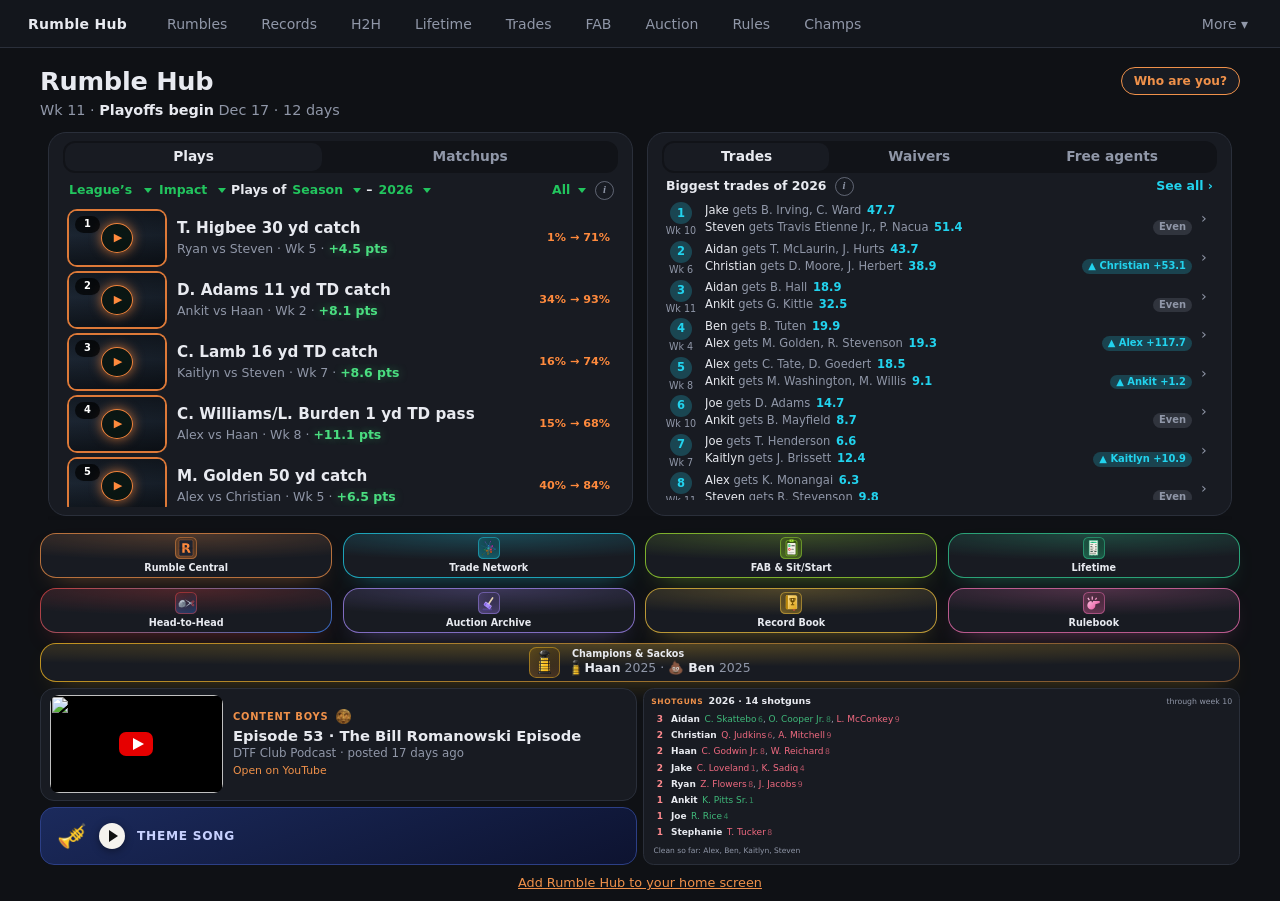
==== commit f2999143: "Plays heading: League's, white 'Plays of', All-time first, type dropdown Co-Authored-By: Claude Sonn" ====
--- a/index.html
+++ b/index.html
@@ -99,12 +99,15 @@
   .flist { overflow-y: auto; overscroll-behavior: contain; scrollbar-width: thin; -webkit-overflow-scrolling: touch; } .flist.has-open { max-height: none !important; overflow: visible; }
   /* the Plays heading is a sentence of dropdowns: League | Impact  plays of  Season - 2026 (green = a dropdown) */
   .panel[data-id="plays"] h2 { display: flex; flex-wrap: nowrap; align-items: center; gap: 4px; min-width: 0; min-height: 26px; font-size: .86rem; }
-  @media (max-width: 380px) { .panel[data-id="plays"] h2 { font-size: .78rem; } }
   .panel[data-id="plays"] h2 .hw { flex: none; color: var(--dtf-text); font-weight: 700; }
   .panel[data-id="plays"] h2 .hs { flex: none; -webkit-appearance: none; appearance: none; border: 0; background-color: transparent; background-image: url("data:image/svg+xml,%3Csvg xmlns='http://www.w3.org/2000/svg' width='8' height='5'%3E%3Cpath d='M0 0l4 5 4-5z' fill='%2322c55e'/%3E%3C/svg%3E"); background-repeat: no-repeat; background-position: right 1px center; padding: 2px 11px 2px 2px; margin: 0; color: var(--ac); font-family: inherit; font-weight: 700; font-size: inherit; line-height: 1.2; cursor: pointer; border-radius: 6px; color-scheme: dark; -webkit-tap-highlight-color: transparent; }
   .panel[data-id="plays"] h2 .hs:disabled { opacity: .5; cursor: default; background-image: none; padding-right: 2px; }
   .panel[data-id="plays"] h2 .hs:hover, .panel[data-id="plays"] h2 .hs:focus-visible { background-color: color-mix(in srgb, var(--ac) 16%, transparent); outline: 0; }
   .panel[data-id="plays"] h2 .tip { flex: none; margin-left: 4px; }
+  .panel[data-id="plays"] h2 .ptp { margin-left: auto; }
+  @media (max-width: 430px) { .panel[data-id="plays"] h2 { font-size: .78rem; gap: 3px; } }
+  @media (max-width: 380px) { .panel[data-id="plays"] h2 { font-size: .72rem; } }
+  @media (max-width: 365px) { .panel[data-id="plays"] h2 { font-size: .66rem; gap: 2px; } }
   .panel[data-id="plays"] .flist { min-height: calc(3 * clamp(34px, calc(var(--avail) * .05), 40px) + 8px); }
   /* two real switches: both choices are always visible and the current one is lit */
   /* the play overlay: one dark-green bar on top (play, the facts in the middle, links), then as much video as the screen allows */
@@ -543,7 +546,7 @@
   }
   // Plays views: League / Mine and Season / last finished week. The feed carries the league's season list; the rest comes from data/topplays.json.
   var PLYEAR = '';
-  var PL = { year: '', byYear: {}, mode: ls('dtf.plays.mode') === 'biggest' ? 'biggest' : 'impact', scope: ls('dtf.plays.scope') === 'mine' ? 'mine' : 'league', span: (/^(season|week|\d+)$/.test(ls('dtf.plays.span') || '') ? ls('dtf.plays.span') : 'season'), feed: [], data: null, want: false };
+  var PL = { year: '', type: 'all', byYear: {}, mode: ls('dtf.plays.mode') === 'biggest' ? 'biggest' : 'impact', scope: ls('dtf.plays.scope') === 'mine' ? 'mine' : 'league', span: (/^(season|week|\d+)$/.test(ls('dtf.plays.span') || '') ? ls('dtf.plays.span') : 'season'), feed: [], data: null, want: false };
   function playsData() { return PL.year ? PL.byYear[PL.year] : PL.data; }
   function playsLoad() {   // this season's plays (data/topplays.json), an archived season's (data/topplays_<year>.json) or, for All-time, all of them together
     var y = PL.year, cur = Number(PLYEAR) || new Date().getFullYear();
@@ -591,12 +594,16 @@
       replay: '/SleeperLiveRumbles/rumbles.html?wp=' + p.week + '.' + p.aid + '.' + p.bid + (p.rt != null ? '&t=' + p.rt : '') + ((p._y || PL.year) && String(p._y || PL.year) !== String(PLYEAR) ? '&season=' + (p._y || PL.year) : ''), href: 'https://www.youtube.com/watch?v=' + p.clip.id + '&t=' + Math.floor(p.clip.s) + 's', swing: p.swing };
   }
   function playsItems() {
-    if (!PL.year && PL.scope === 'league' && PL.span === 'season' && PL.mode === 'impact') return PL.feed;
+    if (!PL.year && PL.scope === 'league' && PL.span === 'season' && PL.mode === 'impact' && PL.type === 'all') return PL.feed;
     var D = playsData(); if (!D) return [];
     if (PL.span === 'week') PL.span = String(playsLast() || 'season');   // an older saved choice: the last finished week
     var me = meName(), all = [];
     Object.keys(D.weeks).forEach(function (w) { D.weeks[w].forEach(function (p) { all.push(p); }); });
     all = all.filter(function (p) { return (PL.span === 'season' || p.week === Number(PL.span)) && (PL.scope === 'league' || (p.by === me && p.help !== false)); });
+    // type: a stack (a QB and receiver of one manager), an individual play (anything that is not a stack), a team defense, or a kicker
+    var isDef = function (p) { return /^[A-Z]{2,4}$/.test(p.sid || ''); };
+    var kinds = { stack: function (p) { return !!p.stk; }, indiv: function (p) { return !p.stk; }, def: isDef, kick: function (p) { return !isDef(p) && /field goal|extra point/i.test(p.label || ''); } };
+    if (kinds[PL.type]) all = all.filter(kinds[PL.type]);
     var pv = function (p) { return p.tot != null ? p.tot : (p.pts || 0); };
     if (PL.mode === 'biggest') all = all.filter(function (p) { return pv(p) > 0; });
     all.sort(PL.mode === 'biggest' ? function (a, b) { return pv(b) - pv(a) || b.swing - a.swing; } : function (a, b) { return b.swing - a.swing; });
@@ -604,7 +611,7 @@
     all.forEach(function (p) { if (!seen[p.clip.id] && out.length < 40) { seen[p.clip.id] = 1; var it = mapPlay(p); it.rank = out.length + 1; out.push(it); } });
     return out;
   }
-  function playsDefault() { return !PL.year && PL.scope === 'league' && PL.span === 'season' && PL.mode === 'impact'; }
+  function playsDefault() { return !PL.year && PL.scope === 'league' && PL.span === 'season' && PL.mode === 'impact' && PL.type === 'all'; }
   // each dropdown in the heading is as wide as the word it shows (a native select is as wide as its longest option)
   function fitSelects() {
     [].forEach.call(document.querySelectorAll('.panel[data-id="plays"] h2 .hs'), function (sel) {
@@ -620,11 +627,11 @@
     if (PL.span === 'week') PL.span = String(last || 'season');
     var sc = panel.querySelector('.psc'); if (sc) sc.value = PL.scope;
     var md = panel.querySelector('.pmd'); if (md) md.value = PL.mode;
+    var tp = panel.querySelector('.ptp'); if (tp) tp.value = PL.type;
     var ysel = panel.querySelector('.pyr');
     if (ysel) {   // this season, then every archived season back to 2021
-      var cur = Number(PLYEAR) || new Date().getFullYear(), yo = '<option value="">' + cur + '</option>';
+      var cur = Number(PLYEAR) || new Date().getFullYear(), yo = '<option value="all">All-time</option><option value="">' + cur + '</option>';
       for (var yy = cur - 1; yy >= 2021; yy--) yo += '<option value="' + yy + '">' + yy + '</option>';
-      yo += '<option value="all">All-time</option>';
       if (ysel.dataset.opts !== yo) { ysel.innerHTML = yo; ysel.dataset.opts = yo; }
       ysel.value = PL.year;
     }
@@ -639,7 +646,7 @@
     if (opts && opts.keep) { fitAll(); return; }   // the default view's rows are already on screen (and being checked)
     var items = playsItems(), list = panel.querySelector('.flist');
     list.classList.remove('has-open'); list.scrollTop = 0;
-    list.innerHTML = items.length ? items.map(function (it) { return rowHtml(it, 'plays'); }).join('') : '<p class="none">' + (PL.scope === 'mine' ? (PL.span === 'season' ? 'None of your plays yet.' : 'None of your plays in week ' + PL.span + '.') : 'Nothing yet.') + '</p>';
+    list.innerHTML = items.length ? items.map(function (it) { return rowHtml(it, 'plays'); }).join('') : '<p class="none">' + (PL.type !== 'all' ? 'No plays of that type here.' : (PL.scope === 'mine' ? (PL.span === 'season' ? 'None of your plays yet.' : 'None of your plays in week ' + PL.span + '.') : 'Nothing yet.') ) + '</p>';
     ++PVTOK; markMine(); fitAll(); verifyPlays();
   }
   function playsSet(k, v) { PL[k] = v; ls('dtf.plays.' + k, v); playsLoad().then(paintPlays); }
@@ -677,7 +684,7 @@
     function seeAll(id) { var l = SEEALL[id]; return l ? '<a class="seeall" href="' + esc(l[0]) + '"' + (/^https?:/.test(l[0]) ? ' target="_blank" rel="noopener"' : '') + '>' + l[1] + '</a>' : ''; }
     $('panels').innerHTML = sections.map(function (s) {
       var m = META[s.id];
-      return '<div class="panel' + (s.id === on ? ' on' : '') + '" role="tabpanel" data-id="' + s.id + '" style="--ac:' + m.ac + '"><h2' + (s.id === 'plays' ? ' class="phd"' : '') + '>' + (s.id === 'plays' ? '<select class="psc hs" aria-label="Whose plays"><option value="league">League</option><option value="mine">My</option></select><select class="pmd hs" aria-label="How plays are ranked"><option value="impact">Impact</option><option value="biggest">Biggest</option></select><select class="pwk hs" aria-label="Season or a single week"><option value="season">Season</option></select><span class="hw">\u2013</span><select class="pyr hs" aria-label="Season year"></select>' + tipHtml(s.id, m) : '<span class="ht">' + esc(m.title(year)) + '</span>' + tipHtml(s.id, m)) + seeAll(s.id) + '</h2><span class="cap">' + esc(m.cap) + '</span>' +
+      return '<div class="panel' + (s.id === on ? ' on' : '') + '" role="tabpanel" data-id="' + s.id + '" style="--ac:' + m.ac + '"><h2' + (s.id === 'plays' ? ' class="phd"' : '') + '>' + (s.id === 'plays' ? '<select class="psc hs" aria-label="Whose plays"><option value="league">League\u2019s</option><option value="mine">My</option></select><select class="pmd hs" aria-label="How plays are ranked"><option value="impact">Impact</option><option value="biggest">Biggest</option></select><span class="hw">Plays of</span><select class="pwk hs" aria-label="Season or a single week"><option value="season">Season</option></select><span class="hw">\u2013</span><select class="pyr hs" aria-label="Season year"></select><select class="ptp hs" aria-label="Type of play"><option value="all">All</option><option value="stack">Stack</option><option value="indiv">Individual</option><option value="def">Defense</option><option value="kick">Kicking</option></select>' + tipHtml(s.id, m) : '<span class="ht">' + esc(m.title(year)) + '</span>' + tipHtml(s.id, m)) + seeAll(s.id) + '</h2><span class="cap">' + esc(m.cap) + '</span>' +
         (s.items.length ? '<div class="flist">' + (s.id === 'plays' && !playsDefault() ? '<p class="none">Loading plays\u2026</p>' : s.items.map(function (it) { return rowHtml(it, s.id); }).join('')) + '</div>' : '<p class="none">Nothing yet this season.</p>') + '</div>';
     }).join('');
     // a play opens in a large overlay: the clip on top, what happened (when, game, quarter, score) under it; the link itself is the fallback
@@ -715,6 +722,7 @@
       var c = e.target.closest('.psc'), m = e.target.closest('.pmd');
       if (c) { playsToggle('scope', c.value); c.value = PL.scope; }   // "Mine" with nobody picked asks who you are first, then switches
       if (m) playsSet('mode', m.value);
+      var t = e.target.closest('.ptp'); if (t) playsSet('type', t.value);
     });
     $('feed').addEventListener('change', function (e) { var y = e.target.closest('.pyr'); if (y) { PL.year = y.value; PL.span = 'season'; ls('dtf.plays.span', 'season'); playsLoad().then(paintPlays); } });
     $('feed').addEventListener('click', function (e) {
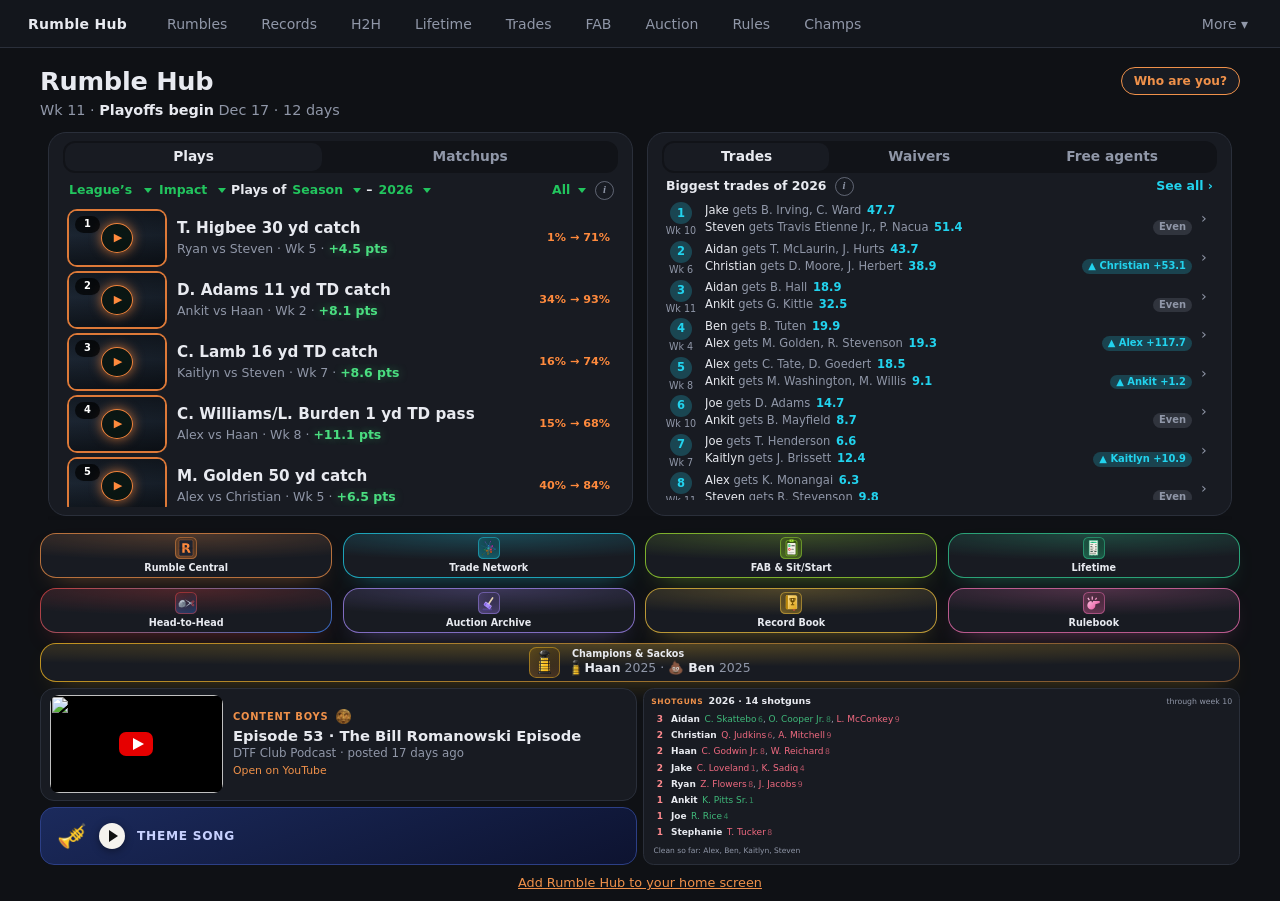
==== commit 2c705d56: "Plays heading: auto-shrink so the type dropdown never cuts off Co-Authored-By: Claude Sonnet 5.5 <no" ====
--- a/index.html
+++ b/index.html
@@ -614,6 +614,15 @@
   function playsDefault() { return !PL.year && PL.scope === 'league' && PL.span === 'season' && PL.mode === 'impact' && PL.type === 'all'; }
   // each dropdown in the heading is as wide as the word it shows (a native select is as wide as its longest option)
   function fitSelects() {
+    var h = document.querySelector('.panel[data-id="plays"] h2');
+    if (h && h.offsetParent) {   // shrink the type a little at a time until the whole heading fits on its row
+      h.style.fontSize = '';
+      var fs = parseFloat(getComputedStyle(h).fontSize);
+      fitSelects1();
+      while (h.scrollWidth > h.clientWidth + 1 && fs > 9) { fs -= .5; h.style.fontSize = fs + 'px'; fitSelects1(); }
+    } else fitSelects1();
+  }
+  function fitSelects1() {
     [].forEach.call(document.querySelectorAll('.panel[data-id="plays"] h2 .hs'), function (sel) {
       var o = sel.options[sel.selectedIndex]; if (!o || !sel.offsetParent) return;
       var cs = getComputedStyle(sel), m = document.createElement('span');
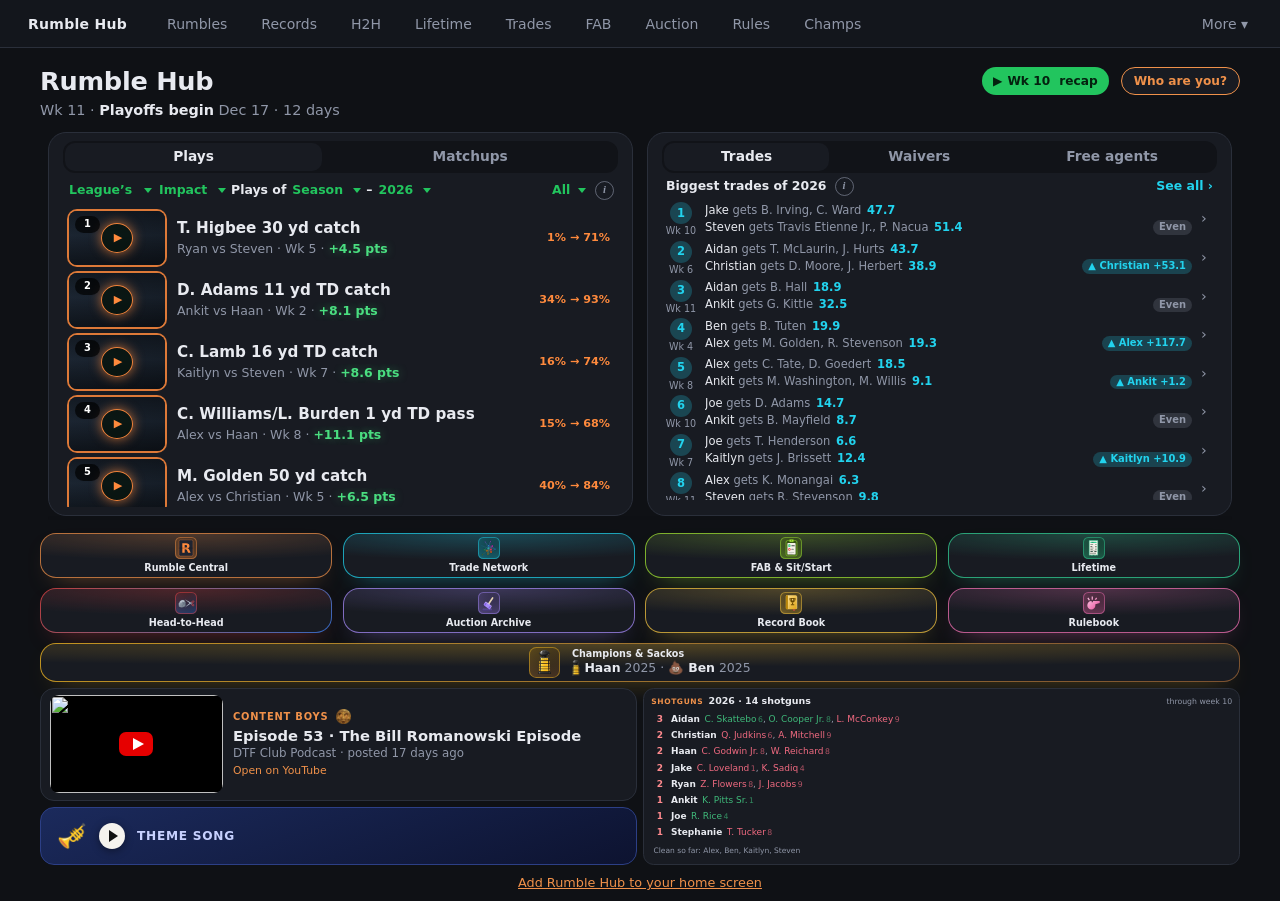
==== commit deb0fc8f: "Hub: green recap pill beside the title Co-Authored-By: Claude Sonnet 5.5 <noreply@anthropic.com> Cla" ====
--- a/index.html
+++ b/index.html
@@ -9,6 +9,11 @@
   .dtf-wrap { padding: 10px 16px 6px; --avail: calc(100dvh - var(--dtf-top-pad, 0px) - var(--dtf-nav-h, 56px)); }
   .top { display: flex; align-items: center; justify-content: space-between; gap: 12px; margin: 2px 0 2px; }
   h1.home { font-size: 1.35rem; margin: 0; letter-spacing: -.01em; }
+  .rcp { flex: none; margin-left: auto; height: 28px; padding: 0 11px; border-radius: 14px; display: inline-flex; align-items: center; gap: 5px; font-size: .76rem; font-weight: 700; text-decoration: none; color: #04210f; background: var(--ac, #22c55e); white-space: nowrap; -webkit-tap-highlight-color: transparent; }
+  .rcp[hidden] { display: none; }
+  .dtf-wrap a.rcp { color: #04210f; }
+  h1.home { white-space: nowrap; }
+  @media (max-width: 400px) { .rcp .rw { display: none; } .rcp { padding: 0 9px; } }
   .me { flex: none; height: 28px; padding: 0 12px; border-radius: 14px; border: 1px solid var(--dtf-border); background: var(--dtf-panel); color: var(--dtf-dim); font-family: inherit; font-size: .76rem; font-weight: 600; cursor: pointer; -webkit-tap-highlight-color: transparent; }
   .me.set { color: var(--dtf-text); border-color: color-mix(in srgb, var(--dtf-accent) 55%, var(--dtf-border)); }
   .me.ask { color: var(--dtf-accent); border-color: var(--dtf-accent); }
@@ -38,6 +43,7 @@
   .ir[hidden] { display: none; } #ir:not([hidden]), #ir2:not([hidden]) { display: block; width: fit-content; }
   .ir .tx { display: block; max-width: 100%; overflow: hidden; text-overflow: ellipsis; white-space: nowrap; } .ir.open .tx { white-space: normal; }
   .ir.bad { border-color: #e5484d; background: color-mix(in srgb, #e5484d 14%, var(--dtf-panel)); } .ir.warn { border-color: #e0a23a; background: color-mix(in srgb, #e0a23a 12%, var(--dtf-panel)); }
+  .ir a.irm { color: inherit; text-decoration: underline; text-decoration-color: color-mix(in srgb, currentColor 45%, transparent); text-underline-offset: 2px; } .ir[data-one] { cursor: pointer; }
   .ir b { font-weight: 700; } .ir .dim { color: var(--dtf-dim); }
   .tile:active { transform: scale(.97); }
   @media (hover: hover) { .tile:hover { transform: translateY(-2px); box-shadow: 0 16px 30px -14px color-mix(in srgb, var(--c) 80%, transparent); } }
@@ -257,7 +263,7 @@
   .skel { height: 96px; border-radius: 20px; background: var(--dtf-panel); border: 1px solid var(--dtf-border); opacity: .6; }
 </style>
 </head><body class="dtf-page"><div class="dtf-wrap">
-<div class="top"><h1 class="home">Rumble Hub</h1><button class="me ask" id="me" type="button" aria-label="Who are you?">Who are you?</button></div>
+<div class="top"><h1 class="home">Rumble Hub</h1><a class="rcp" id="rcp" href="/recap/" hidden></a><button class="me ask" id="me" type="button" aria-label="Who are you?">Who are you?</button></div>
 <div class="next" id="next" hidden></div>
 <button class="ir" id="ir" type="button" hidden></button>
   <button class="ir warn" id="ir2" type="button" hidden></button>
@@ -292,6 +298,8 @@
   var $ = function (id) { return document.getElementById(id); };
   if ((window.matchMedia && matchMedia('(display-mode: standalone)').matches) || navigator.standalone) $('foot').hidden = true;   // already installed
   function esc(s) { return String(s == null ? '' : s).replace(/[&<>"]/g, function (c) { return { '&': '&amp;', '<': '&lt;', '>': '&gt;', '"': '&quot;' }[c]; }); }
+  // the weekly recap: a green pill beside the title once there is one (data/recap.json, built from the finished week)
+  get('/data/recap.json').then(function (r) { var a = $('rcp'); if (!r || !r.week) return; a.href = '/recap/?week=' + r.week; a.innerHTML = '\u25B6 <span class="rw">Wk ' + r.week + '&nbsp;</span>recap'; a.hidden = false; }).catch(function () {});
   function get(url) { return fetch(url, { cache: 'no-cache' }).then(function (r) { if (!r.ok) throw 0; return r.json(); }); }
   function ls(k, v) { try { if (v === undefined) return localStorage.getItem(k); localStorage.setItem(k, v); } catch (e) {} return null; }
   function ago(iso) {
@@ -341,15 +349,22 @@
     var now = new Date(), cut = new Date(Date.UTC(now.getUTCFullYear(), now.getUTCMonth(), now.getUTCDate(), 5)); cut.setUTCDate(cut.getUTCDate() - ((cut.getUTCDay() + 5) % 7));
     if (cut > now) cut.setUTCDate(cut.getUTCDate() - 7);
     if (gen && new Date(gen) < cut) return;
-    var v = ir.violations || [], k = ir.blocked || [], who = function (r) { return '<b>' + esc(r.player) + '</b> (' + esc(r.m) + ')'; };
+    var v = ir.violations || [], k = ir.blocked || [], who = function (r) { return '<b>' + esc(r.player) + '</b> (<a class="irm" href="/SleeperLiveRumbles/rumbles.html?card=' + encodeURIComponent(r.m) + '">' + esc(r.m) + '</a>)'; };
     function show(el, cls, html, title) { el.className = 'ir ' + cls; el.title = title; el.innerHTML = '<span class="tx">' + html + '</span>'; el.hidden = false; }
     // two separate lines: a rule being broken right now, and a heads-up about a player who cannot go on IR yet
     if (v.length) show(b, 'bad', '⛔ ' + v.map(who).join(', ') + ' on IR but shouldn’t be', 'IR violation · Week ' + ir.week);
     if (k.length) show(v.length ? b2 : b, 'warn', '🟡 ' + k.map(who).join(', ') + ' not IR eligible until next week', 'IR warning · Week ' + ir.week);
     if (!v.length && !k.length) show(b, '', '✅ <b>IR check · Wk ' + ir.week + '</b> <span class="dim">· all clear</span>', 'IR check · Week ' + ir.week);
   }
-  $('ir2').addEventListener('click', function () { this.classList.toggle('open'); });
-  $('ir').addEventListener('click', function () { this.classList.toggle('open'); });
+  // tapping a manager's name in an alert opens that manager's full card in Rumble Central; tapping anywhere else on the alert expands it
+  function irTap(e) {
+    if (e.target.closest('a.irm')) return;
+    var ms = {}; [].forEach.call(this.querySelectorAll('a.irm'), function (a) { ms[a.getAttribute('href')] = 1; }); ms = Object.keys(ms);
+    if (ms.length === 1) { location.href = ms[0]; return; }   // one manager in the alert: the whole alert is the link
+    this.classList.toggle('open');
+  }
+  $('ir2').addEventListener('click', irTap);
+  $('ir').addEventListener('click', irTap);
 
   // ---- the line under the title: you, your standing, and the next key date (from the Sleeper league settings)
   var LEAGUE = null, STANDINGS = [];
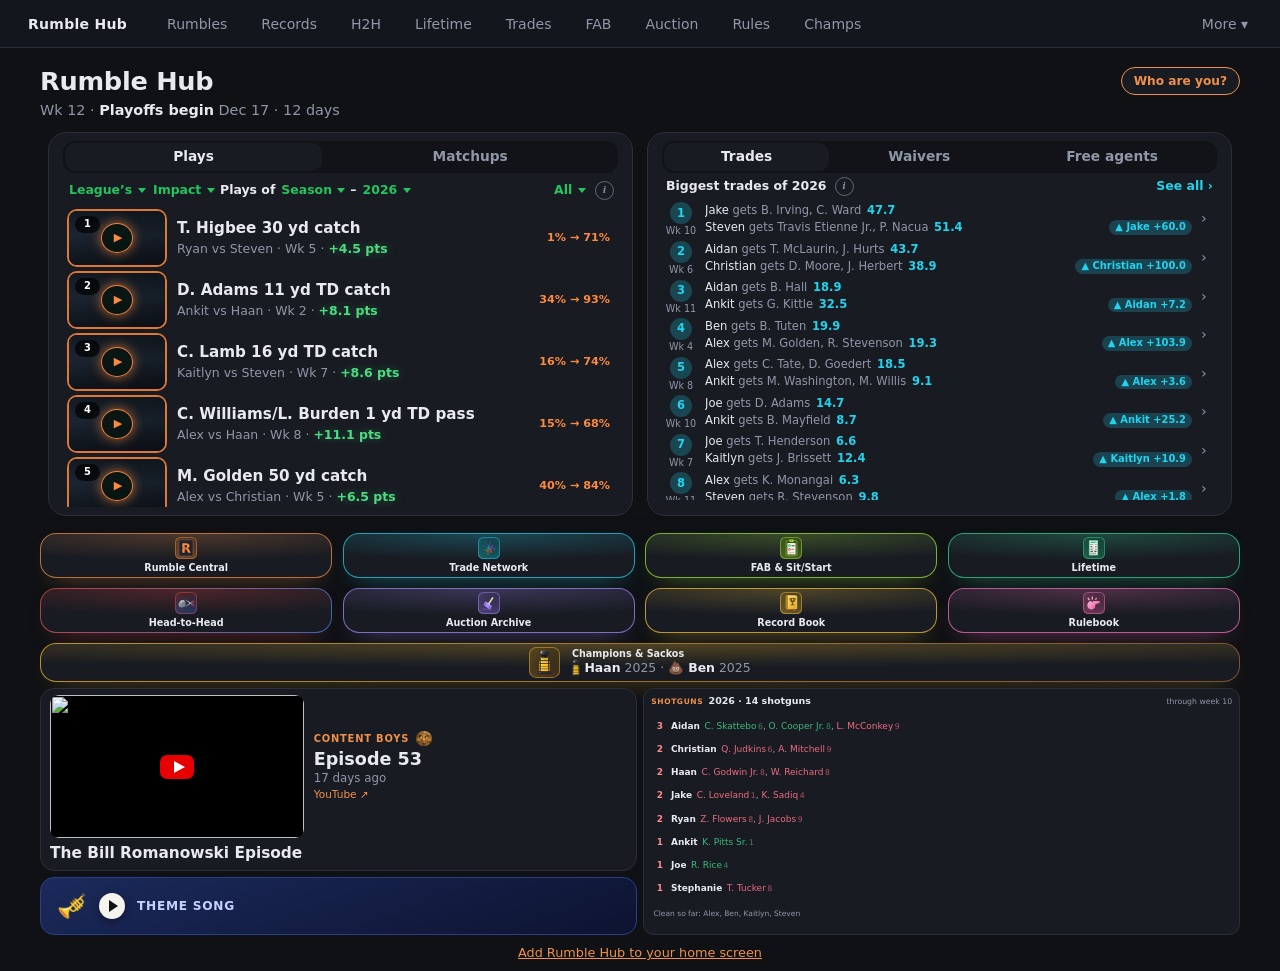
==== commit c738fe59: "Home podcast card: bigger picture, the episode name on its own line (no wrapping), shorter meta Co-A" ====
--- a/index.html
+++ b/index.html
@@ -199,8 +199,9 @@
   .card[hidden] { display: none; }
   .card .k { font-size: .62rem; font-weight: 800; letter-spacing: .08em; text-transform: uppercase; color: var(--dtf-accent); }
   .card .k .cbc { width: 1.55em; height: 1.55em; vertical-align: -.42em; margin-left: 3px; object-fit: contain; }
-  .pod { display: flex; gap: 10px; align-items: stretch; }
-  .pv { flex: 0 0 var(--pw, 42%); max-width: 260px; position: relative; aspect-ratio: 16 / 9; border-radius: 9px; overflow: hidden; background: #000; align-self: center; }
+  .pod { display: flex; flex-wrap: wrap; gap: 6px 10px; align-items: stretch; }   /* the episode's name gets a line of its own under the picture so it doesn't wrap in a narrow column */
+  .pod .pname { flex: 1 0 100%; min-width: 0; margin: 0; font-size: .84rem; font-weight: 700; line-height: 1.2; white-space: nowrap; overflow: hidden; text-overflow: ellipsis; }
+  .pv { flex: 0 0 var(--pw, 50%); max-width: 320px; position: relative; aspect-ratio: 16 / 9; border-radius: 9px; overflow: hidden; background: #000; align-self: center; }
   /* phones: the song is a small tile (about a quarter of the row) beside the episode; tapping it opens the Suno player */
   .lower { grid-template-columns: minmax(0, 1fr) 25%; }
   .lower .pod { grid-column: 1; grid-row: 1; } .lower .suno { grid-column: 2; grid-row: 1; } .lower .sg { grid-column: 1 / -1; grid-row: 2; }
@@ -226,9 +227,9 @@
   .pv .pl { position: absolute; left: 50%; top: 50%; width: 34px; height: 24px; margin: -12px 0 0 -17px; border-radius: 7px; background: rgba(255,0,0,.9); box-shadow: 0 2px 8px rgba(0,0,0,.45); }
   .pv .pl::after { content: ""; position: absolute; left: 14px; top: 6px; border-left: 11px solid #fff; border-top: 6px solid transparent; border-bottom: 6px solid transparent; }
   .pb { flex: 1 1 auto; min-width: 0; display: flex; flex-direction: column; justify-content: center; gap: 2px; }
-  .pb b { font-size: .8rem; line-height: 1.2; display: -webkit-box; -webkit-line-clamp: 3; -webkit-box-orient: vertical; overflow: hidden; }
-  .pb small { color: var(--dtf-dim); font-size: .66rem; line-height: 1.25; }
-  .pb a { color: var(--dtf-accent); font-size: .68rem; text-decoration: none; }
+  .pb b { font-size: 1rem; line-height: 1.15; display: -webkit-box; -webkit-line-clamp: 3; -webkit-box-orient: vertical; overflow: hidden; }
+  .pb small { color: var(--dtf-dim); font-size: .64rem; line-height: 1.2; white-space: nowrap; overflow: hidden; text-overflow: ellipsis; }
+  .pb a { color: var(--dtf-accent); font-size: .66rem; text-decoration: none; white-space: nowrap; }
   .sgh { display: flex; align-items: baseline; gap: 7px; margin-bottom: 3px; }
   .sgh a.k { text-decoration: none; }
   .sgh b { font-size: .78rem; } .sgh small { margin-left: auto; color: var(--dtf-dim); font-size: .64rem; white-space: nowrap; }
@@ -256,7 +257,7 @@
     .lower { grid-template-columns: minmax(0, 1fr) minmax(0, 1fr); align-items: start; }
     .lower .pod { grid-column: 1; grid-row: 1; } .lower .suno { grid-column: 1; grid-row: 2; } .lower .sg { grid-column: 2; grid-row: 1 / span 2; }   /* wide: the song sits under the episode; Shotguns stays on the right */
     .suno .sb { flex-direction: row; justify-content: flex-start; gap: 12px; padding: 0 16px; min-height: 56px; } .suno .sb small { font-size: .76rem; }
-    .pb b { font-size: .92rem; } .pb small { font-size: .74rem; } .sgrow .who, .sgp, .sgrow .n { font-size: .74rem; }
+    .pb b { font-size: 1.1rem; } .pod .pname { font-size: .96rem; } .pb small { font-size: .74rem; } .sgrow .who, .sgp, .sgrow .n { font-size: .74rem; }
     /* the Shotguns card is as tall as the episode and the song together, its rows spread to fill it */
     .lower .sg { align-self: stretch; display: flex; flex-direction: column; } #sg-l { flex: 1; display: flex; flex-direction: column; justify-content: space-evenly; }
   }
@@ -279,7 +280,8 @@
 <div class="lower" id="lower">
   <section class="card pod" id="pod" hidden aria-label="Latest podcast episode">
     <div class="pv" id="pod-v"><a id="pod-p" class="pp" href="#" target="_blank" rel="noopener" aria-label="Play the latest episode"><img id="pod-i" alt="" decoding="async"><span class="pl" aria-hidden="true"></span></a></div>
-    <div class="pb"><span class="k">Content Boys <img class="cbc" src="/shell/icons/cbc-coin.webp" alt="Content Boy Coin" width="16" height="16" decoding="async"></span><b id="pod-t"></b><small id="pod-m"></small><a id="pod-a" target="_blank" rel="noopener">Open on YouTube</a></div>
+    <div class="pb"><span class="k">Content Boys <img class="cbc" src="/shell/icons/cbc-coin.webp" alt="Content Boy Coin" width="16" height="16" decoding="async"></span><b id="pod-e"></b><small id="pod-m"></small><a id="pod-a" target="_blank" rel="noopener">YouTube ↗</a></div>
+    <p class="pname" id="pod-t"></p>
   </section>
   <section class="card suno" id="suno" aria-label="Theme song on Suno">
     <button type="button" id="suno-b" class="sb" aria-label="Play the theme song"><span class="se" aria-hidden="true">&#127930;</span><span class="sp" aria-hidden="true"></span><small>Theme Song</small></button>
@@ -473,7 +475,7 @@
   // Home is meant to fit one screen: if the content is taller than the space between the bars it is tightened in steps (the lower cards
   // shrink, the feed loses its caption, the tiles get smaller) and stops as soon as it fits; below the last step the page just scrolls
   // [Shotguns zoom, player width %, layout]: negative layouts are roomier (loose1, loose2), positive ones tighter (tight1, tight2). The roomiest that fits wins.
-  var HOME_STEPS = [[1.22, 52, -2], [1.14, 48, -2], [1.14, 48, -1], [1.08, 45, -1], [1, 42, 0], [1, 42, 1], [.92, 38, 1], [.84, 34, 1], [.84, 34, 2], [.76, 30, 2], [.76, 30, 3]];
+  var HOME_STEPS = [[1.22, 56, -2], [1.14, 54, -2], [1.14, 54, -1], [1.08, 52, -1], [1, 50, 0], [1, 50, 1], [.92, 48, 1], [.84, 46, 1], [.84, 46, 2], [.76, 44, 2], [.76, 44, 3]];   // [type scale, the episode picture's share of its card, tightness]
   function fitHome() {
     var lo = $('lower'), sg = $('sg'), root = document.querySelector('.dtf-wrap'); if (!lo || !root) return;
     var over = function () { return document.documentElement.scrollHeight > window.innerHeight; };
@@ -822,8 +824,10 @@
   // ---- latest podcast episode: the last YouTube link posted in #podcast (podcast.json, built by the Slack job)
   get('/podcast.json').then(function (p) {
     if (!p || !p.videoId) return;
-    $('pod-t').textContent = p.title || 'Latest episode';
-    $('pod-m').textContent = (p.channel ? p.channel + ' \u00b7 ' : '') + (p.postedAt ? 'posted ' + ago(p.postedAt) : '');
+    var tm = /^Episode\s+(\d+)\s*\u00b7\s*(.+)$/i.exec(p.title || '');   // 'Episode 53 · The Bill Romanowski Episode' -> 'Episode 53' beside the picture, the name underneath
+    $('pod-e').textContent = tm ? 'Episode ' + tm[1] : '';
+    $('pod-t').textContent = tm ? tm[2] : (p.title || 'Latest episode');
+    $('pod-m').textContent = p.postedAt ? ago(p.postedAt) : (p.channel || '');
     $('pod-a').href = p.url || ('https://www.youtube.com/watch?v=' + encodeURIComponent(p.videoId));
     var vid = encodeURIComponent(p.videoId), yt = $('pod-a').href, pv = $('pod-v'), pa = $('pod-p');
     $('pod-i').src = 'https://i.ytimg.com/vi/' + vid + '/hqdefault.jpg';
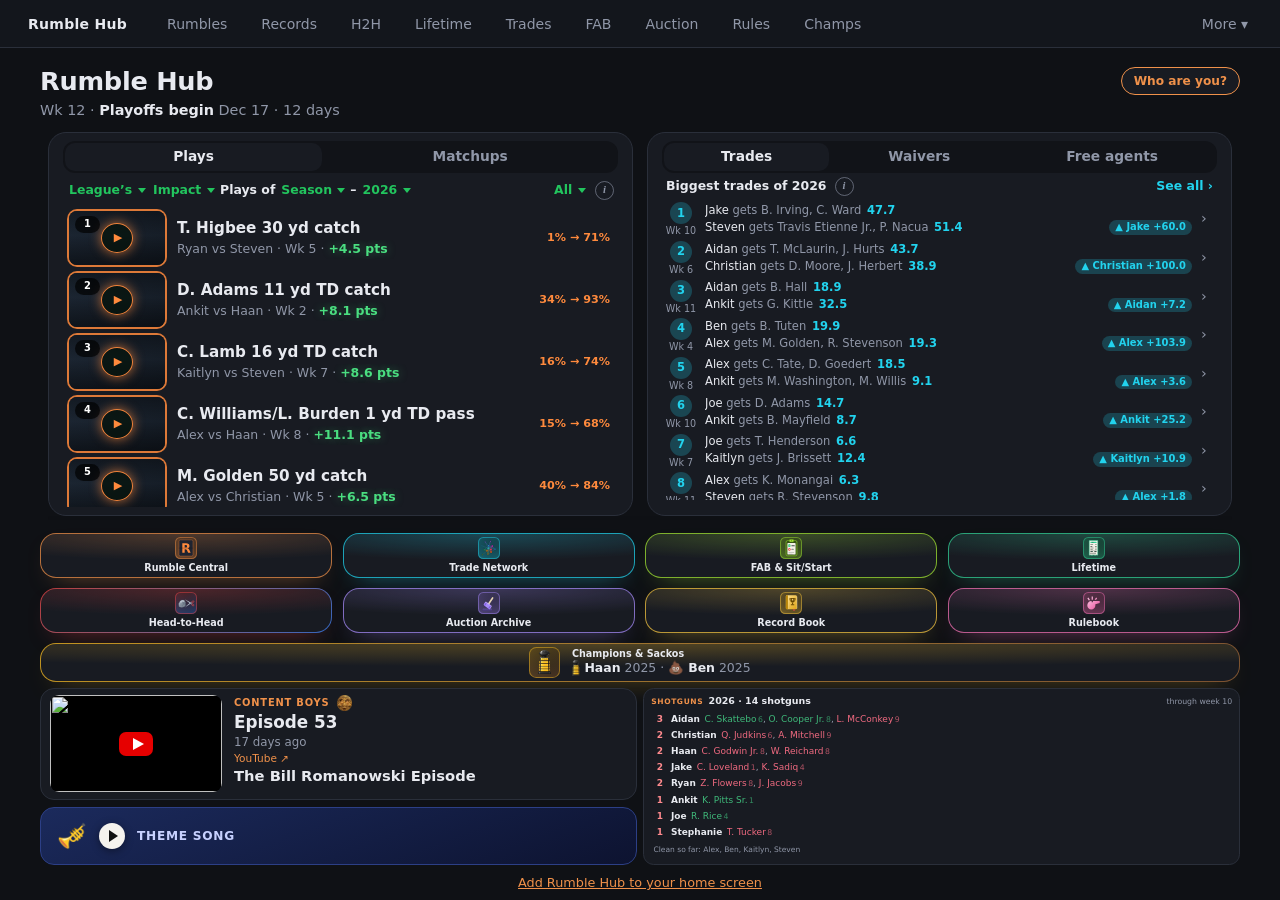
==== commit 89bd6997: "Podcast card: not taller than before on any screen; desktop keeps the old picture size with the name" ====
--- a/index.html
+++ b/index.html
@@ -257,7 +257,9 @@
     .lower { grid-template-columns: minmax(0, 1fr) minmax(0, 1fr); align-items: start; }
     .lower .pod { grid-column: 1; grid-row: 1; } .lower .suno { grid-column: 1; grid-row: 2; } .lower .sg { grid-column: 2; grid-row: 1 / span 2; }   /* wide: the song sits under the episode; Shotguns stays on the right */
     .suno .sb { flex-direction: row; justify-content: flex-start; gap: 12px; padding: 0 16px; min-height: 56px; } .suno .sb small { font-size: .76rem; }
-    .pb b { font-size: 1.1rem; } .pod .pname { font-size: .96rem; } .pb small { font-size: .74rem; } .sgrow .who, .sgp, .sgrow .n { font-size: .74rem; }
+    /* wide: the card is not made taller; the picture stays about its old size and the name sits under 'Episode N' in the text column */
+    .pod { display: grid; grid-template-columns: minmax(0, 172px) minmax(0, 1fr); grid-template-rows: auto 1fr; gap: 0 12px; align-items: start; } .pod .pv { grid-column: 1; grid-row: 1 / span 2; max-width: 172px; align-self: center; } .pod .pb { grid-column: 2; grid-row: 1; justify-content: flex-start; } .pod .pname { grid-column: 2; grid-row: 2; white-space: normal; font-size: .92rem; }
+    .pb b { font-size: 1.05rem; } .pb small { font-size: .74rem; } .sgrow .who, .sgp, .sgrow .n { font-size: .74rem; }
     /* the Shotguns card is as tall as the episode and the song together, its rows spread to fill it */
     .lower .sg { align-self: stretch; display: flex; flex-direction: column; } #sg-l { flex: 1; display: flex; flex-direction: column; justify-content: space-evenly; }
   }
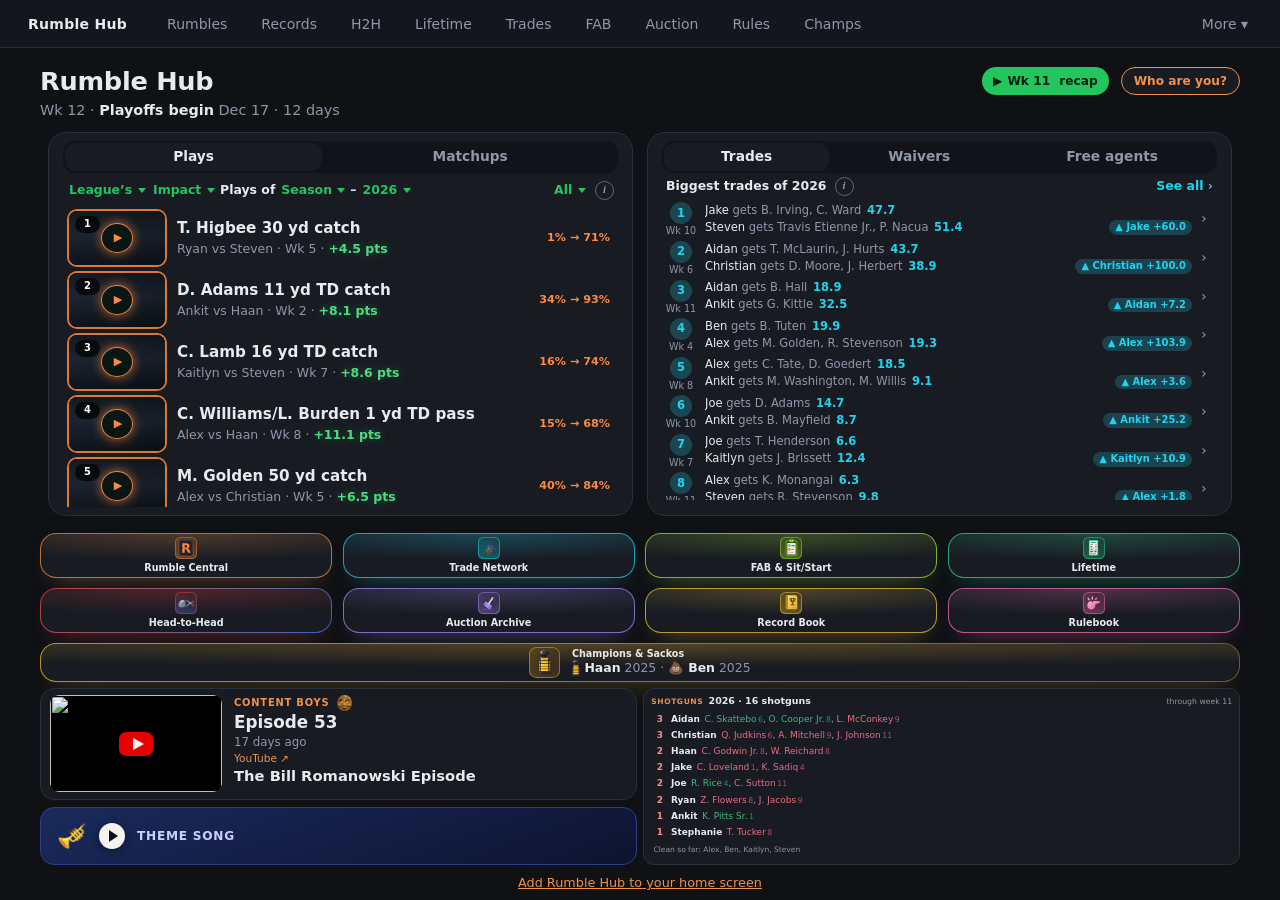
==== commit dd31d2eb: "Weekly sync of Lifetime/Record Book before the recap; Mount Rushmore vote link beside the IR check C" ====
--- a/index.html
+++ b/index.html
@@ -41,6 +41,12 @@
   /* IR eligibility status (from FAB's IR check) */
   .ir { display: inline-block; width: auto; max-width: 100%; margin: 0 0 5px; padding: 2px 9px; border: 1px solid var(--dtf-border); border-radius: 10px; background: var(--dtf-panel); color: var(--dtf-text); font: inherit; font-size: .72rem; text-align: left; cursor: pointer; -webkit-tap-highlight-color: transparent; }
   .ir[hidden] { display: none; } #ir:not([hidden]), #ir2:not([hidden]) { display: block; width: fit-content; }
+  /* the IR check and an open Mount Rushmore vote share one line: the IR text gives way (ellipsis) before the vote link does */
+  .irrow { display: flex; align-items: center; gap: 6px; min-width: 0; margin: 0 0 5px; } .irrow:not(:has(:not([hidden]))) { display: none; }
+  .irrow #ir:not([hidden]) { flex: 0 1 auto; min-width: 0; margin: 0; }
+  .mrv { flex: none; display: inline-flex; align-items: center; gap: 4px; padding: 2px 9px; border: 1px solid color-mix(in srgb, var(--dtf-accent) 55%, var(--dtf-border)); border-radius: 10px; background: color-mix(in srgb, var(--dtf-accent) 14%, var(--dtf-panel)); color: var(--dtf-text); font-size: .72rem; font-weight: 600; text-decoration: none; white-space: nowrap; -webkit-tap-highlight-color: transparent; }
+  .mrv[hidden] { display: none; } .mrv b { color: var(--dtf-accent); font-weight: 700; } .mrv .sh { display: none; }
+  @media (max-width: 440px) { .mrv .lg { display: none; } .mrv .sh { display: inline; } }
   .ir .tx { display: block; max-width: 100%; overflow: hidden; text-overflow: ellipsis; white-space: nowrap; } .ir.open .tx { white-space: normal; }
   .ir.bad { border-color: #e5484d; background: color-mix(in srgb, #e5484d 14%, var(--dtf-panel)); } .ir.warn { border-color: #e0a23a; background: color-mix(in srgb, #e0a23a 12%, var(--dtf-panel)); }
   .ir a.irm { color: inherit; text-decoration: underline; text-decoration-color: color-mix(in srgb, currentColor 45%, transparent); text-underline-offset: 2px; } .ir[data-one] { cursor: pointer; }
@@ -268,7 +274,7 @@
 </head><body class="dtf-page"><div class="dtf-wrap">
 <div class="top"><h1 class="home">Rumble Hub</h1><a class="rcp" id="rcp" href="/recap/" hidden></a><button class="me ask" id="me" type="button" aria-label="Who are you?">Who are you?</button></div>
 <div class="next" id="next" hidden></div>
-<button class="ir" id="ir" type="button" hidden></button>
+<div class="irrow" id="irrow"><button class="ir" id="ir" type="button" hidden></button><a class="mrv" id="mrv" href="#" target="_blank" rel="noopener" hidden></a></div>
   <button class="ir warn" id="ir2" type="button" hidden></button>
 <section class="feed" id="feed" aria-label="This season at a glance" hidden>
   <div class="tabs" id="tabs" role="tablist"></div>
@@ -367,6 +373,16 @@
     if (ms.length === 1) { location.href = ms[0]; return; }   // one manager in the alert: the whole alert is the link
     this.classList.toggle('open');
   }
+  // an open Mount Rushmore vote (data/mountrushmore.json, kept by the feed job from #mountrushmore): a link beside the IR check until it closes
+  get('/data/mountrushmore.json').then(function (v) {
+    if (!v || !v.closesAt) return; var end = Date.parse(v.closesAt); if (!(end > Date.now())) return;
+    var et = function (o) { return new Date(end).toLocaleDateString('en-US', Object.assign({ timeZone: 'America/New_York' }, o)); };
+    var today = et({ year: 'numeric', month: 'numeric', day: 'numeric' }) === new Date().toLocaleDateString('en-US', { timeZone: 'America/New_York', year: 'numeric', month: 'numeric', day: 'numeric' });
+    var when = today ? 'today' : et({ weekday: 'short' });
+    var a = $('mrv'); a.href = v.href || 'https://dtf-club.slack.com/archives/C0CJXBMAYHM';
+    a.innerHTML = '\uD83D\uDDF3 <span class="lg">Mount Rushmore vote \u00b7 closes <b>' + esc(when) + '</b></span><span class="sh">Vote \u00b7 <b>' + esc(when) + '</b></span>'; a.title = 'Mount Rushmore' + (v.episode ? ' \u00b7 Episode ' + v.episode : '') + (v.topic ? ': ' + v.topic : '');
+    a.hidden = false;
+  }).catch(function () {});
   $('ir2').addEventListener('click', irTap);
   $('ir').addEventListener('click', irTap);
 
